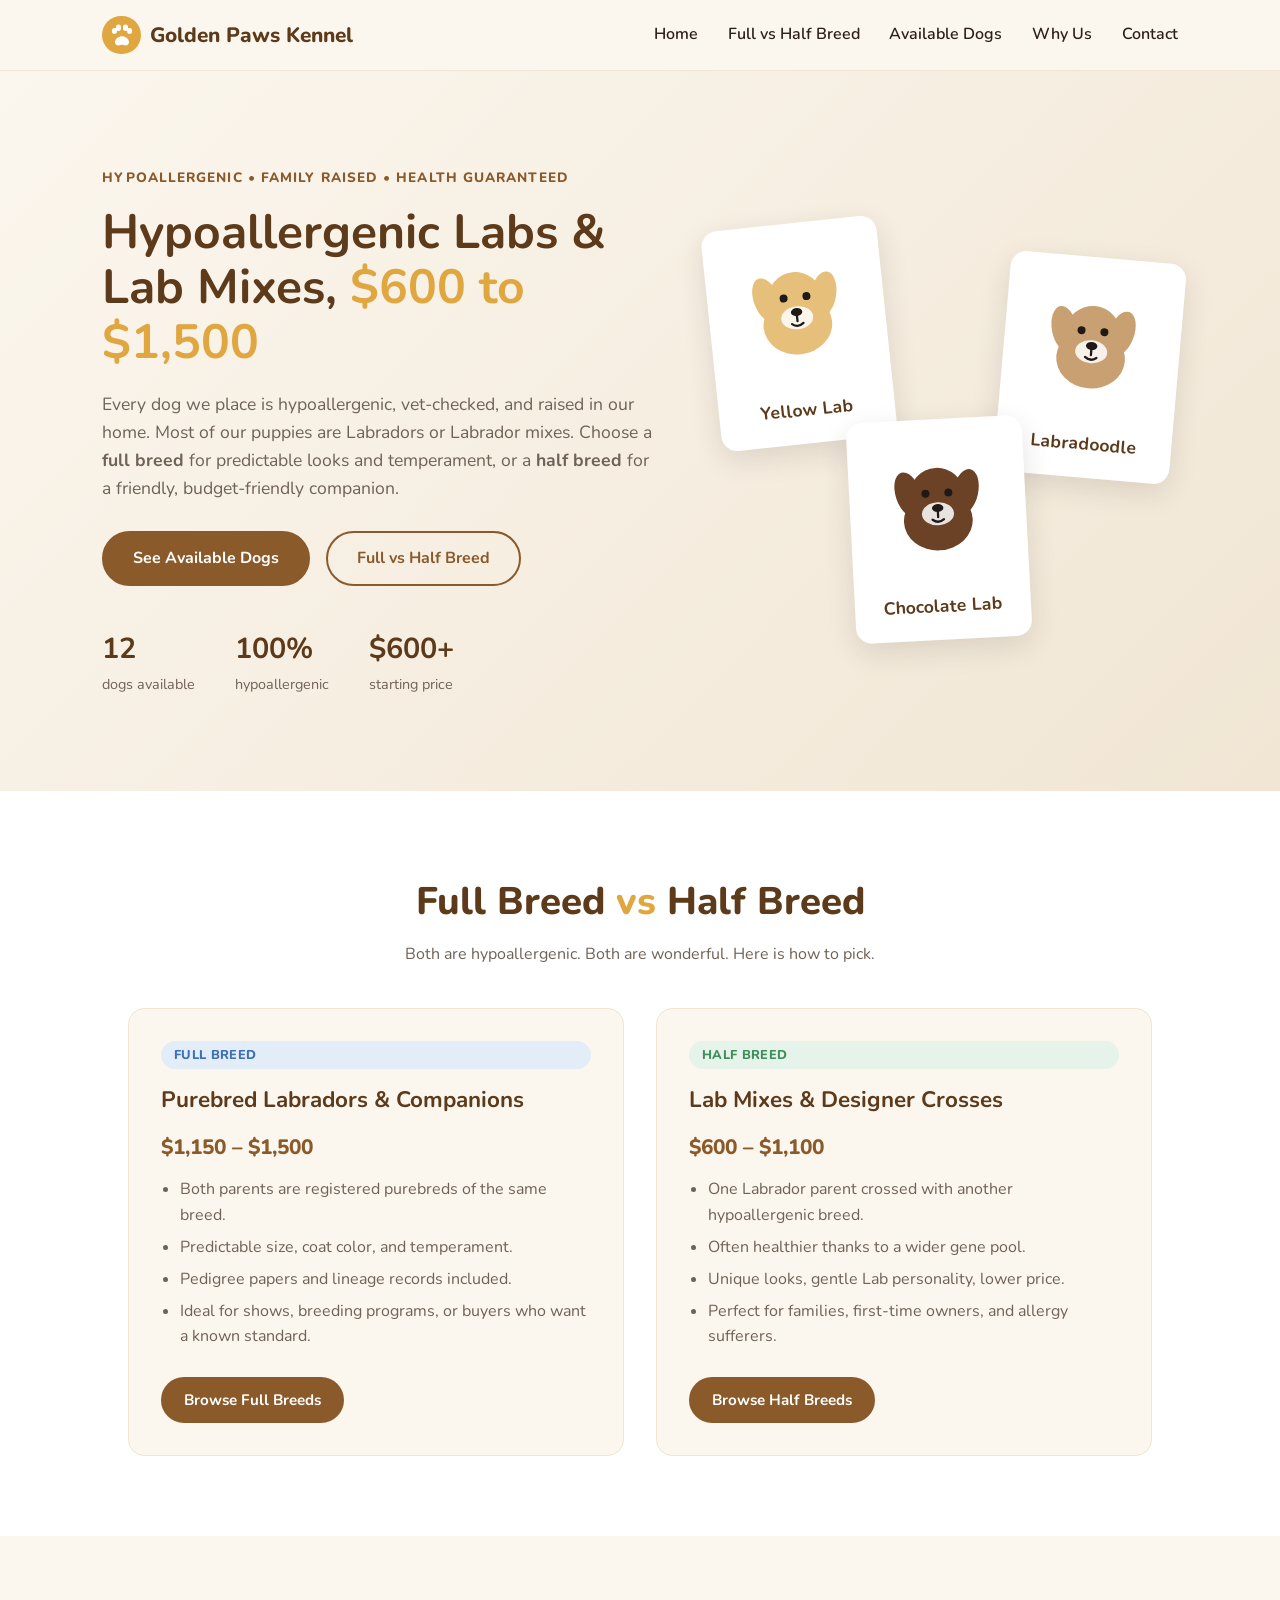
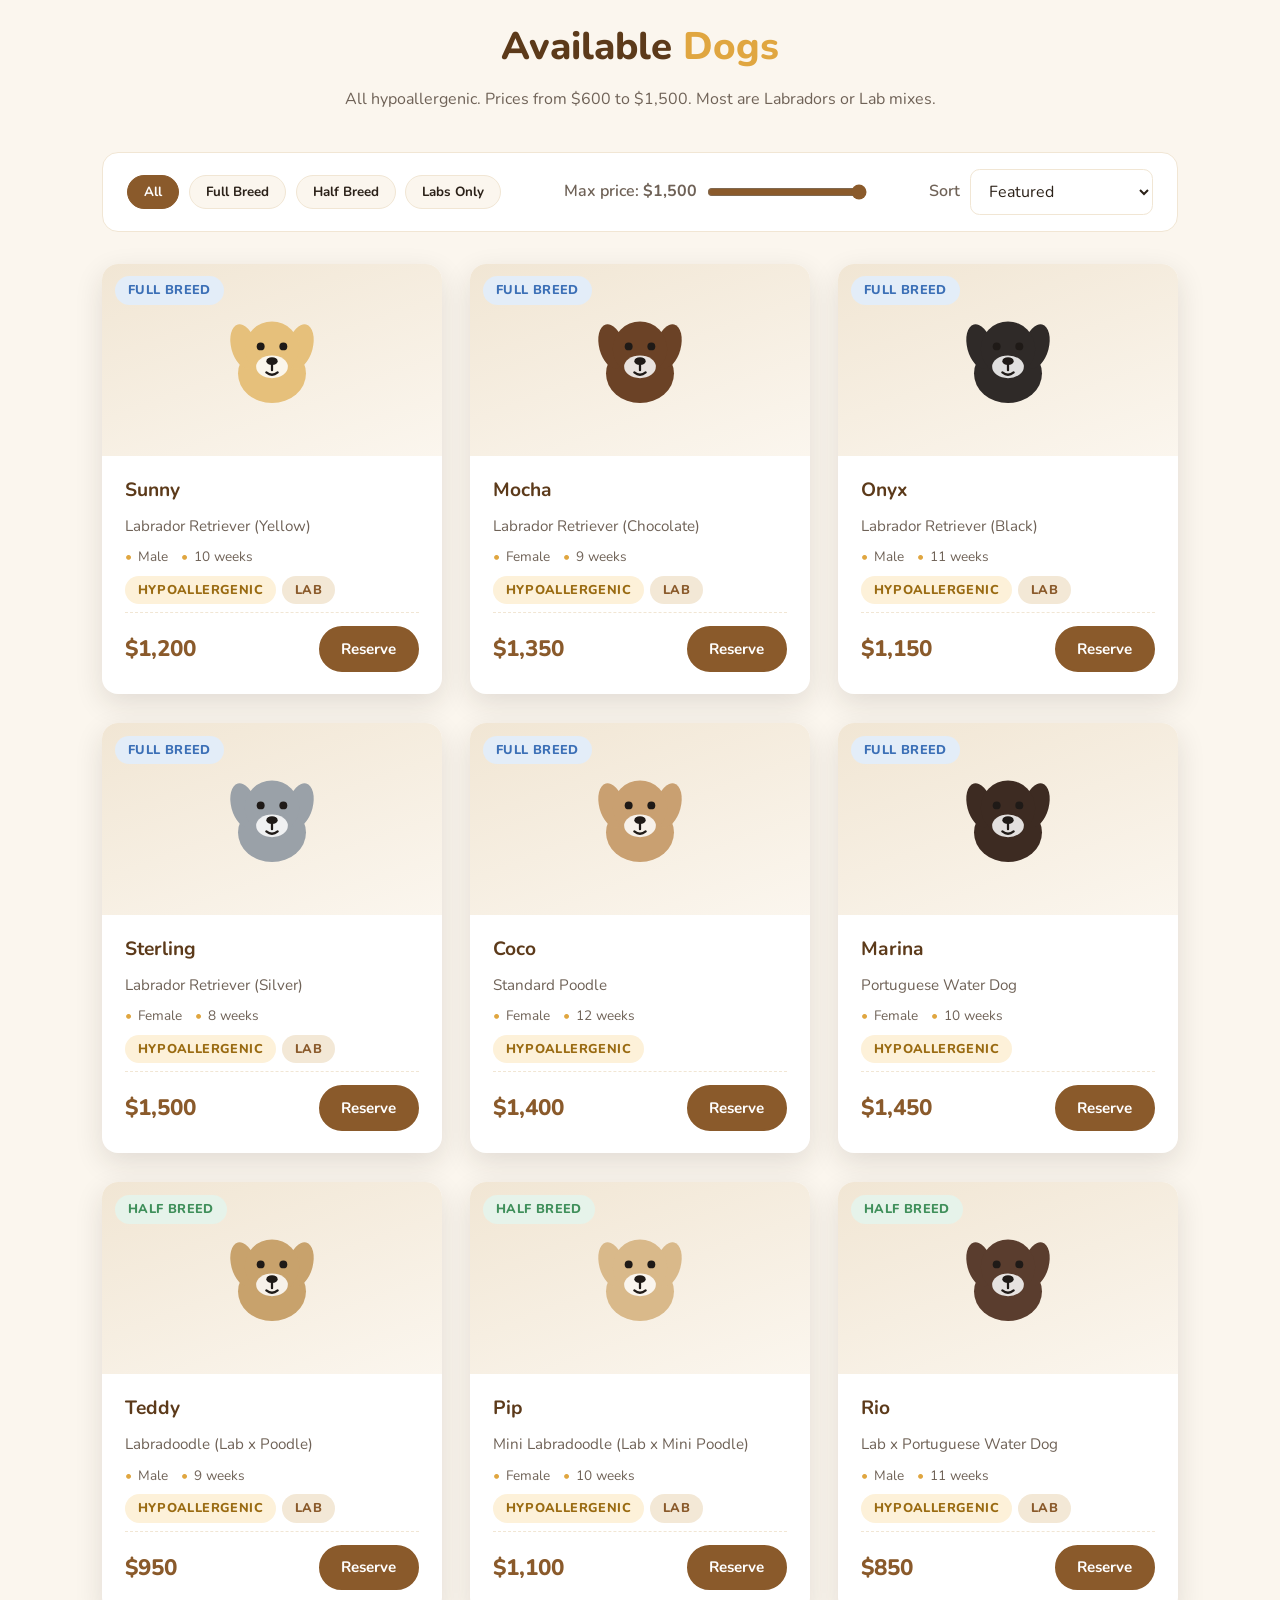
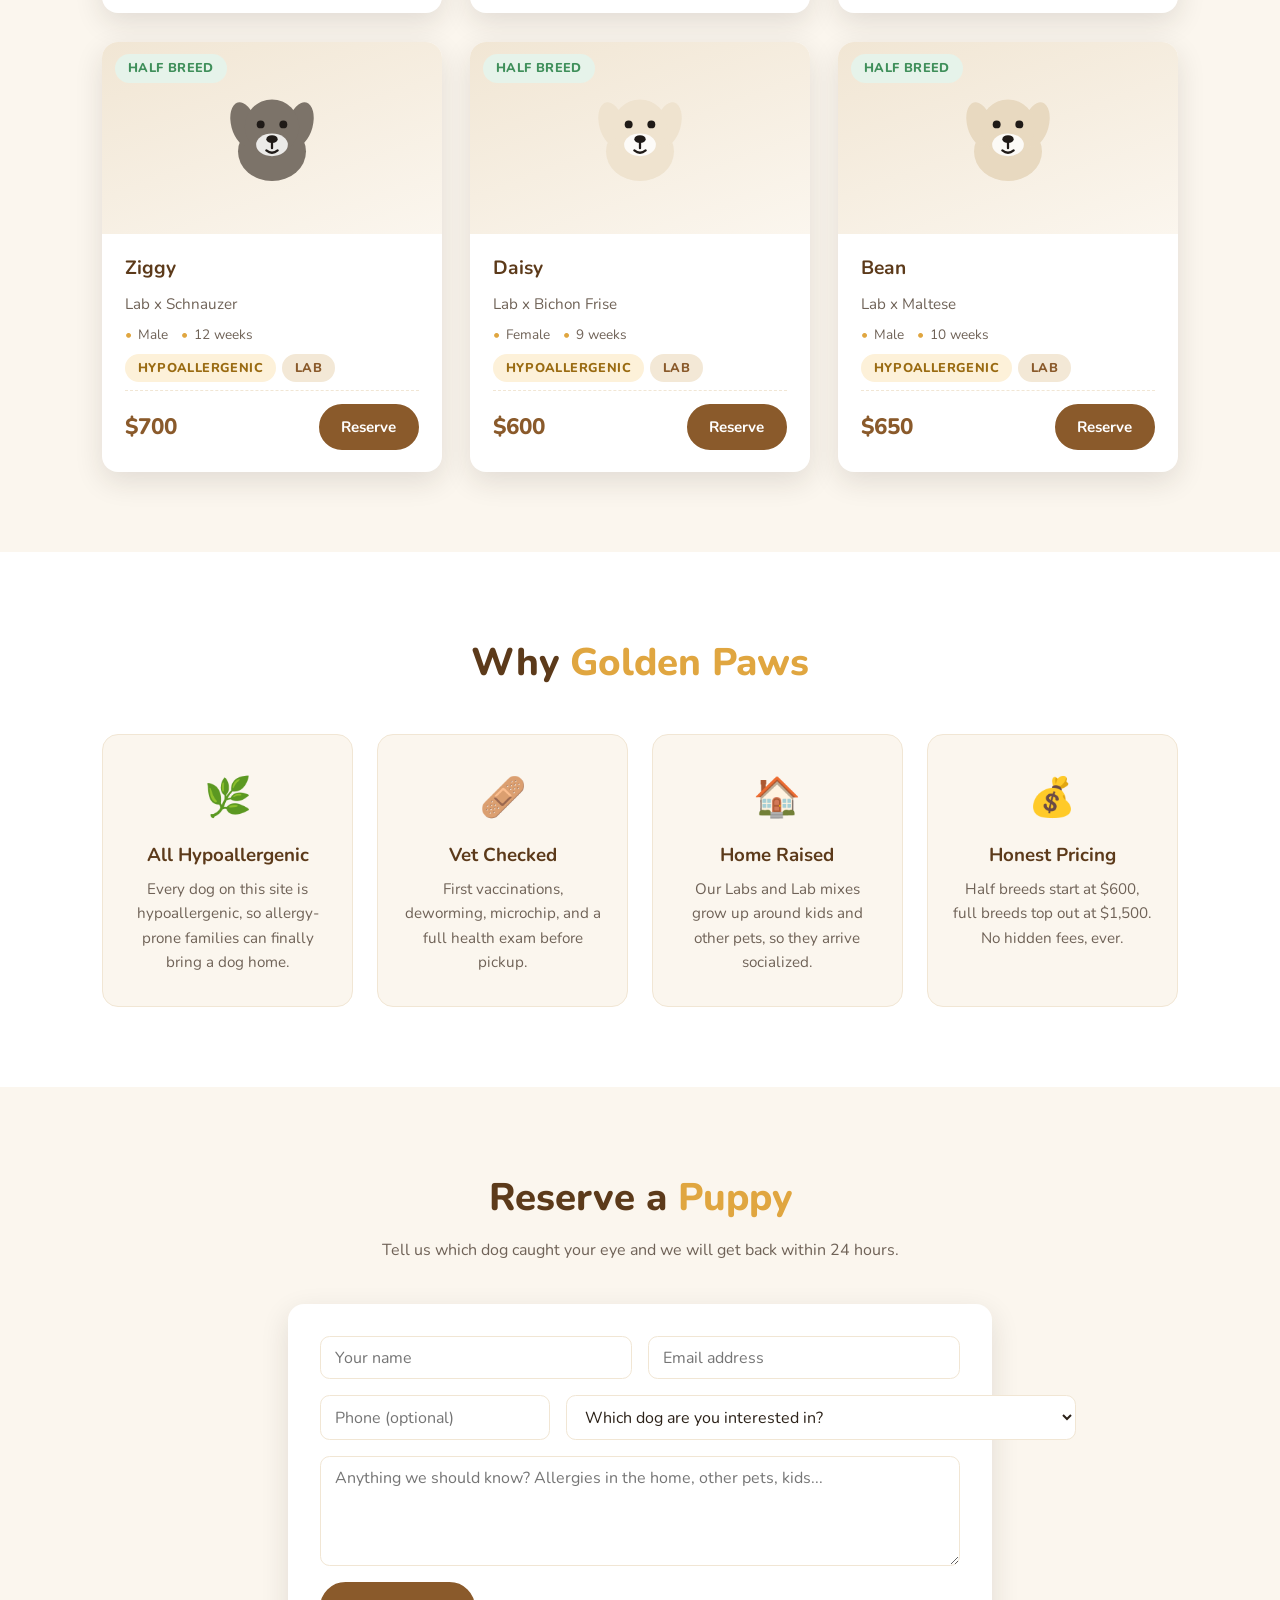
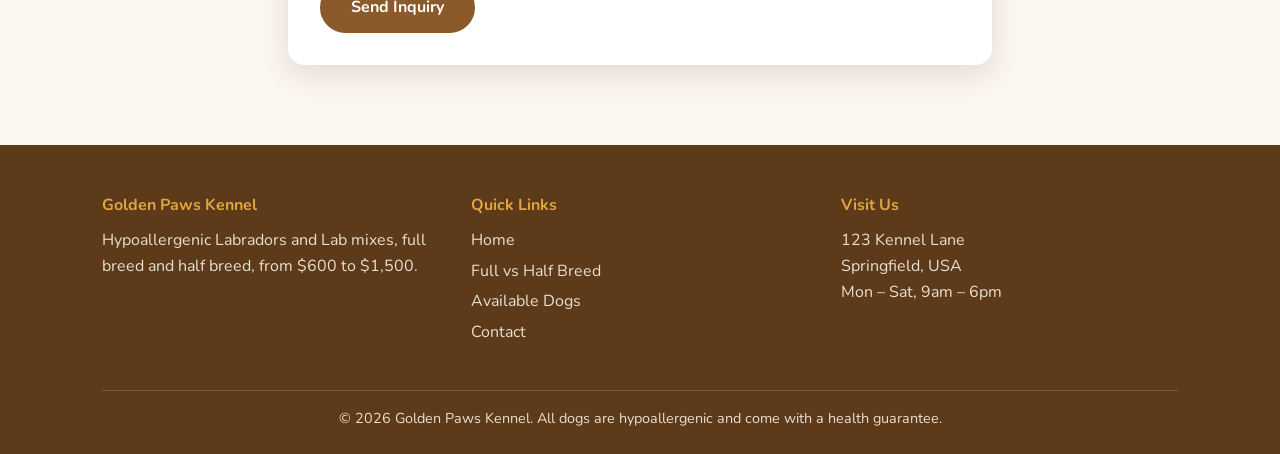
==== dogs/index.html @ bf0e3cea "Add Golden Paws dog sales website Static site under dogs/ listing hypoallergenic full breed and half" ====
<!DOCTYPE html>
<html lang="en">
<head>
  <meta charset="UTF-8">
  <meta name="viewport" content="width=device-width, initial-scale=1.0">
  <title>Golden Paws Kennel | Hypoallergenic Labs &amp; Lab Mixes</title>
  <meta name="description" content="Hypoallergenic full breed and half breed dogs, mostly Labradors and Lab mixes, priced from $600 to $1,500.">
  <link rel="preconnect" href="https://fonts.googleapis.com">
  <link href="https://fonts.googleapis.com/css2?family=Nunito:wght@400;600;700;800&display=swap" rel="stylesheet">
  <link rel="stylesheet" href="style.css">
</head>
<body>

  <header class="header">
    <a href="#home" class="logo">
      <span class="logo-mark" aria-hidden="true">
        <svg viewBox="0 0 24 24" width="28" height="28"><path fill="currentColor" d="M12 13c-2.8 0-6 2.2-6 5 0 1.7 1.3 3 3 3 1.2 0 2-.6 3-.6s1.8.6 3 .6c1.7 0 3-1.3 3-3 0-2.8-3.2-5-6-5zm-6.5-2a2.2 2.5 0 1 0 0-5 2.2 2.5 0 1 0 0 5zm13 0a2.2 2.5 0 1 0 0-5 2.2 2.5 0 1 0 0 5zM9 8.5a2.2 2.8 0 1 0 0-5.6 2.2 2.8 0 1 0 0 5.6zm6 0a2.2 2.8 0 1 0 0-5.6 2.2 2.8 0 1 0 0 5.6z"/></svg>
      </span>
      Golden Paws Kennel
    </a>
    <nav class="navbar">
      <a href="#home">Home</a>
      <a href="#breeds">Full vs Half Breed</a>
      <a href="#dogs">Available Dogs</a>
      <a href="#why">Why Us</a>
      <a href="#contact">Contact</a>
    </nav>
    <button class="menu-btn" id="menu-btn" aria-label="Toggle menu">&#9776;</button>
  </header>

  <!-- HOME -->
  <section class="home" id="home">
    <div class="home-content">
      <span class="eyebrow">Hypoallergenic &bull; Family Raised &bull; Health Guaranteed</span>
      <h1>Hypoallergenic Labs &amp; Lab Mixes, <span>$600 to $1,500</span></h1>
      <p>
        Every dog we place is hypoallergenic, vet-checked, and raised in our home.
        Most of our puppies are Labradors or Labrador mixes. Choose a <strong>full breed</strong>
        for predictable looks and temperament, or a <strong>half breed</strong> for a friendly,
        budget-friendly companion.
      </p>
      <div class="home-actions">
        <a href="#dogs" class="btn">See Available Dogs</a>
        <a href="#breeds" class="btn btn-outline">Full vs Half Breed</a>
      </div>
      <ul class="home-stats">
        <li><strong>12</strong><span>dogs available</span></li>
        <li><strong>100%</strong><span>hypoallergenic</span></li>
        <li><strong>$600+</strong><span>starting price</span></li>
      </ul>
    </div>
    <div class="home-art" aria-hidden="true">
      <div class="art-card art-card-1">
        <svg viewBox="0 0 120 120" class="dog-svg"><use href="#dog-icon"/></svg>
        <p>Yellow Lab</p>
      </div>
      <div class="art-card art-card-2">
        <svg viewBox="0 0 120 120" class="dog-svg"><use href="#dog-icon"/></svg>
        <p>Labradoodle</p>
      </div>
      <div class="art-card art-card-3">
        <svg viewBox="0 0 120 120" class="dog-svg"><use href="#dog-icon"/></svg>
        <p>Chocolate Lab</p>
      </div>
    </div>
  </section>

  <!-- FULL VS HALF BREED -->
  <section class="breeds" id="breeds">
    <h2 class="heading">Full Breed <span>vs</span> Half Breed</h2>
    <p class="sub-heading">Both are hypoallergenic. Both are wonderful. Here is how to pick.</p>
    <div class="breeds-grid">
      <article class="breed-card">
        <span class="badge badge-full">Full Breed</span>
        <h3>Purebred Labradors &amp; Companions</h3>
        <p class="price-range">$1,150 &ndash; $1,500</p>
        <ul>
          <li>Both parents are registered purebreds of the same breed.</li>
          <li>Predictable size, coat color, and temperament.</li>
          <li>Pedigree papers and lineage records included.</li>
          <li>Ideal for shows, breeding programs, or buyers who want a known standard.</li>
        </ul>
        <a href="#dogs" class="btn btn-small" data-filter-link="full">Browse Full Breeds</a>
      </article>
      <article class="breed-card">
        <span class="badge badge-half">Half Breed</span>
        <h3>Lab Mixes &amp; Designer Crosses</h3>
        <p class="price-range">$600 &ndash; $1,100</p>
        <ul>
          <li>One Labrador parent crossed with another hypoallergenic breed.</li>
          <li>Often healthier thanks to a wider gene pool.</li>
          <li>Unique looks, gentle Lab personality, lower price.</li>
          <li>Perfect for families, first-time owners, and allergy sufferers.</li>
        </ul>
        <a href="#dogs" class="btn btn-small" data-filter-link="half">Browse Half Breeds</a>
      </article>
    </div>
  </section>

  <!-- AVAILABLE DOGS -->
  <section class="dogs" id="dogs">
    <h2 class="heading">Available <span>Dogs</span></h2>
    <p class="sub-heading">All hypoallergenic. Prices from $600 to $1,500. Most are Labradors or Lab mixes.</p>

    <div class="filters">
      <div class="filter-group" role="group" aria-label="Breed type">
        <button class="filter-btn active" data-type="all">All</button>
        <button class="filter-btn" data-type="full">Full Breed</button>
        <button class="filter-btn" data-type="half">Half Breed</button>
        <button class="filter-btn" data-type="lab">Labs Only</button>
      </div>
      <div class="filter-group">
        <label for="max-price">Max price: <strong id="max-price-label">$1,500</strong></label>
        <input type="range" id="max-price" min="600" max="1500" step="50" value="1500">
      </div>
      <div class="filter-group">
        <label for="sort">Sort</label>
        <select id="sort">
          <option value="featured">Featured</option>
          <option value="price-asc">Price: Low to High</option>
          <option value="price-desc">Price: High to Low</option>
          <option value="name">Name: A to Z</option>
        </select>
      </div>
    </div>

    <div class="dog-grid" id="dog-grid"></div>
    <p class="empty" id="empty" hidden>No dogs match those filters. Try raising the max price.</p>
  </section>

  <!-- WHY US -->
  <section class="why" id="why">
    <h2 class="heading">Why <span>Golden Paws</span></h2>
    <div class="why-grid">
      <div class="why-card">
        <span class="why-icon">&#127807;</span>
        <h3>All Hypoallergenic</h3>
        <p>Every dog on this site is hypoallergenic, so allergy-prone families can finally bring a dog home.</p>
      </div>
      <div class="why-card">
        <span class="why-icon">&#129657;</span>
        <h3>Vet Checked</h3>
        <p>First vaccinations, deworming, microchip, and a full health exam before pickup.</p>
      </div>
      <div class="why-card">
        <span class="why-icon">&#127968;</span>
        <h3>Home Raised</h3>
        <p>Our Labs and Lab mixes grow up around kids and other pets, so they arrive socialized.</p>
      </div>
      <div class="why-card">
        <span class="why-icon">&#128176;</span>
        <h3>Honest Pricing</h3>
        <p>Half breeds start at $600, full breeds top out at $1,500. No hidden fees, ever.</p>
      </div>
    </div>
  </section>

  <!-- CONTACT -->
  <section class="contact" id="contact">
    <h2 class="heading">Reserve a <span>Puppy</span></h2>
    <p class="sub-heading">Tell us which dog caught your eye and we will get back within 24 hours.</p>
    <form class="contact-form" id="contact-form">
      <div class="form-row">
        <input type="text" name="name" placeholder="Your name" required>
        <input type="email" name="email" placeholder="Email address" required>
      </div>
      <div class="form-row">
        <input type="tel" name="phone" placeholder="Phone (optional)">
        <select name="dog" id="dog-select" required>
          <option value="">Which dog are you interested in?</option>
        </select>
      </div>
      <textarea name="message" rows="4" placeholder="Anything we should know? Allergies in the home, other pets, kids..."></textarea>
      <button type="submit" class="btn">Send Inquiry</button>
      <p class="form-note" id="form-note" hidden>Thanks! Your inquiry has been noted. We will be in touch soon.</p>
    </form>
  </section>

  <footer class="footer">
    <div class="footer-cols">
      <div>
        <h4>Golden Paws Kennel</h4>
        <p>Hypoallergenic Labradors and Lab mixes, full breed and half breed, from $600 to $1,500.</p>
      </div>
      <div>
        <h4>Quick Links</h4>
        <a href="#home">Home</a>
        <a href="#breeds">Full vs Half Breed</a>
        <a href="#dogs">Available Dogs</a>
        <a href="#contact">Contact</a>
      </div>
      <div>
        <h4>Visit Us</h4>
        <p>123 Kennel Lane<br>Springfield, USA</p>
        <p>Mon &ndash; Sat, 9am &ndash; 6pm</p>
      </div>
    </div>
    <p class="credit">&copy; 2026 Golden Paws Kennel. All dogs are hypoallergenic and come with a health guarantee.</p>
  </footer>

  <!-- Shared dog icon -->
  <svg width="0" height="0" style="position:absolute">
    <defs>
      <symbol id="dog-icon" viewBox="0 0 120 120">
        <ellipse cx="60" cy="72" rx="30" ry="26" fill="currentColor"/>
        <ellipse cx="35" cy="48" rx="11" ry="20" fill="currentColor" transform="rotate(-15 35 48)"/>
        <ellipse cx="85" cy="48" rx="11" ry="20" fill="currentColor" transform="rotate(15 85 48)"/>
        <circle cx="60" cy="50" r="24" fill="currentColor"/>
        <ellipse cx="60" cy="66" rx="14" ry="10" fill="#fff" opacity=".85"/>
        <circle cx="50" cy="48" r="3.5" fill="#1f1a17"/>
        <circle cx="70" cy="48" r="3.5" fill="#1f1a17"/>
        <ellipse cx="60" cy="61" rx="5" ry="3.5" fill="#1f1a17"/>
        <path d="M60 64 v5 M55 71 q5 4 10 0" stroke="#1f1a17" stroke-width="2" fill="none" stroke-linecap="round"/>
      </symbol>
    </defs>
  </svg>

  <script src="script.js"></script>
</body>
</html>
---- dogs/style.css ----
:root {
  --brown: #8a5a2b;
  --brown-dark: #5c3a1a;
  --gold: #e0a640;
  --cream: #fbf6ee;
  --sand: #f1e6d4;
  --ink: #2b2118;
  --muted: #6f6257;
  --white: #fff;
  --green: #3f8f5a;
  --blue: #3b6fb6;
  --radius: 1rem;
  --shadow: 0 .6rem 1.8rem rgba(43, 33, 24, .12);
}

* { margin: 0; padding: 0; box-sizing: border-box; }

html { scroll-behavior: smooth; scroll-padding-top: 5.5rem; }

body {
  font-family: 'Nunito', system-ui, -apple-system, 'Segoe UI', sans-serif;
  color: var(--ink);
  background: var(--cream);
  line-height: 1.6;
}

section { padding: 5rem 8%; }

.heading {
  text-align: center;
  font-size: 2.4rem;
  font-weight: 800;
  color: var(--brown-dark);
}
.heading span { color: var(--gold); }
.sub-heading {
  text-align: center;
  color: var(--muted);
  max-width: 44rem;
  margin: .6rem auto 2.5rem;
}

.btn {
  display: inline-block;
  background: var(--brown);
  color: var(--white);
  padding: .8rem 1.8rem;
  border-radius: 999px;
  font-weight: 700;
  text-decoration: none;
  border: 2px solid var(--brown);
  cursor: pointer;
  font-family: inherit;
  font-size: 1rem;
  transition: background .2s, color .2s, transform .15s;
}
.btn:hover { background: var(--brown-dark); border-color: var(--brown-dark); transform: translateY(-2px); }
.btn-outline { background: transparent; color: var(--brown); }
.btn-outline:hover { background: var(--brown); color: var(--white); }
.btn-small { padding: .55rem 1.3rem; font-size: .95rem; }

.badge {
  display: inline-block;
  padding: .25rem .8rem;
  border-radius: 999px;
  font-size: .8rem;
  font-weight: 800;
  letter-spacing: .03em;
  text-transform: uppercase;
}
.badge-full { background: #e3edf8; color: var(--blue); }
.badge-half { background: #e6f3ea; color: var(--green); }
.badge-hypo { background: #fdf1d9; color: #9a6b12; }

/* HEADER */
.header {
  position: sticky;
  top: 0;
  z-index: 100;
  display: flex;
  align-items: center;
  justify-content: space-between;
  padding: 1rem 8%;
  background: rgba(251, 246, 238, .92);
  backdrop-filter: blur(8px);
  border-bottom: 1px solid var(--sand);
}
.logo {
  display: flex;
  align-items: center;
  gap: .6rem;
  font-weight: 800;
  font-size: 1.3rem;
  color: var(--brown-dark);
  text-decoration: none;
}
.logo-mark {
  display: grid;
  place-items: center;
  width: 2.4rem;
  height: 2.4rem;
  border-radius: 50%;
  background: var(--gold);
  color: var(--white);
}
.navbar a {
  margin-left: 1.6rem;
  color: var(--ink);
  font-weight: 600;
  text-decoration: none;
}
.navbar a:hover { color: var(--brown); }
.menu-btn {
  display: none;
  background: none;
  border: none;
  font-size: 1.6rem;
  color: var(--brown-dark);
  cursor: pointer;
}

/* HOME */
.home {
  display: grid;
  grid-template-columns: 1.2fr 1fr;
  gap: 3rem;
  align-items: center;
  min-height: 80vh;
  background: linear-gradient(135deg, var(--cream) 0%, var(--sand) 100%);
}
.eyebrow {
  display: inline-block;
  color: var(--brown);
  font-weight: 800;
  font-size: .85rem;
  letter-spacing: .08em;
  text-transform: uppercase;
  margin-bottom: 1rem;
}
.home h1 {
  font-size: 3rem;
  line-height: 1.15;
  color: var(--brown-dark);
  margin-bottom: 1.2rem;
}
.home h1 span { color: var(--gold); }
.home p { color: var(--muted); font-size: 1.1rem; max-width: 36rem; }
.home-actions { display: flex; gap: 1rem; flex-wrap: wrap; margin-top: 1.8rem; }
.home-stats {
  list-style: none;
  display: flex;
  gap: 2.5rem;
  margin-top: 2.5rem;
}
.home-stats strong { display: block; font-size: 1.8rem; color: var(--brown-dark); }
.home-stats span { color: var(--muted); font-size: .9rem; }

.home-art {
  position: relative;
  height: 26rem;
}
.art-card {
  position: absolute;
  width: 11rem;
  padding: 1.2rem;
  border-radius: var(--radius);
  background: var(--white);
  box-shadow: var(--shadow);
  text-align: center;
  font-weight: 700;
  color: var(--brown-dark);
}
.art-card .dog-svg { width: 100%; height: auto; }
.art-card-1 { top: 0; left: 0; color: #e6c07b; transform: rotate(-6deg); }
.art-card-2 { top: 8%; right: 0; color: #c9a071; transform: rotate(5deg); }
.art-card-3 { bottom: 0; left: 30%; color: #6b4226; transform: rotate(-3deg); }
.art-card p { color: var(--brown-dark); margin-top: .5rem; }

/* BREEDS */
.breeds { background: var(--white); }
.breeds-grid {
  display: grid;
  grid-template-columns: repeat(auto-fit, minmax(20rem, 1fr));
  gap: 2rem;
  max-width: 64rem;
  margin: 0 auto;
}
.breed-card {
  background: var(--cream);
  border: 1px solid var(--sand);
  border-radius: var(--radius);
  padding: 2rem;
  display: flex;
  flex-direction: column;
  gap: .8rem;
}
.breed-card h3 { font-size: 1.4rem; color: var(--brown-dark); }
.price-range { font-size: 1.3rem; font-weight: 800; color: var(--brown); }
.breed-card ul { padding-left: 1.2rem; color: var(--muted); flex: 1; }
.breed-card li { margin-bottom: .4rem; }
.breed-card .btn { align-self: flex-start; margin-top: .5rem; }

/* FILTERS */
.filters {
  display: flex;
  flex-wrap: wrap;
  gap: 1.5rem;
  align-items: center;
  justify-content: space-between;
  background: var(--white);
  border: 1px solid var(--sand);
  border-radius: var(--radius);
  padding: 1rem 1.5rem;
  margin-bottom: 2rem;
}
.filter-group { display: flex; align-items: center; gap: .6rem; flex-wrap: wrap; }
.filter-group label { font-weight: 600; color: var(--muted); }
.filter-btn {
  background: var(--cream);
  border: 1px solid var(--sand);
  color: var(--ink);
  padding: .45rem 1rem;
  border-radius: 999px;
  font-family: inherit;
  font-weight: 700;
  cursor: pointer;
}
.filter-btn.active, .filter-btn:hover { background: var(--brown); color: var(--white); border-color: var(--brown); }
input[type="range"] { accent-color: var(--brown); width: 10rem; }
select, .contact-form input, .contact-form textarea {
  font-family: inherit;
  font-size: 1rem;
  padding: .6rem .9rem;
  border: 1px solid var(--sand);
  border-radius: .6rem;
  background: var(--white);
  color: var(--ink);
}

/* DOG GRID */
.dog-grid {
  display: grid;
  grid-template-columns: repeat(auto-fill, minmax(17rem, 1fr));
  gap: 1.8rem;
}
.dog-card {
  background: var(--white);
  border-radius: var(--radius);
  box-shadow: var(--shadow);
  overflow: hidden;
  display: flex;
  flex-direction: column;
  transition: transform .2s;
}
.dog-card:hover { transform: translateY(-4px); }
.dog-photo {
  position: relative;
  display: grid;
  place-items: center;
  height: 12rem;
  background: linear-gradient(160deg, var(--sand), var(--cream));
}
.dog-photo .dog-svg { width: 8.5rem; height: 8.5rem; }
.dog-photo .badge { position: absolute; top: .8rem; left: .8rem; }
.dog-body { padding: 1.2rem 1.4rem 1.4rem; display: flex; flex-direction: column; gap: .5rem; flex: 1; }
.dog-body h3 { font-size: 1.2rem; color: var(--brown-dark); }
.dog-breed { color: var(--muted); font-size: .95rem; }
.dog-meta { display: flex; gap: .8rem; flex-wrap: wrap; color: var(--muted); font-size: .85rem; }
.dog-meta span::before { content: "\2022"; margin-right: .4rem; color: var(--gold); }
.dog-tags { display: flex; gap: .4rem; flex-wrap: wrap; }
.dog-footer {
  display: flex;
  justify-content: space-between;
  align-items: center;
  margin-top: auto;
  padding-top: .8rem;
  border-top: 1px dashed var(--sand);
}
.dog-price { font-size: 1.4rem; font-weight: 800; color: var(--brown); }
.empty { text-align: center; color: var(--muted); padding: 2rem; }

/* WHY */
.why { background: var(--white); }
.why-grid {
  display: grid;
  grid-template-columns: repeat(auto-fit, minmax(14rem, 1fr));
  gap: 1.5rem;
  margin-top: 2.5rem;
}
.why-card {
  text-align: center;
  padding: 2rem 1.5rem;
  border-radius: var(--radius);
  background: var(--cream);
  border: 1px solid var(--sand);
}
.why-icon { font-size: 2.4rem; display: block; margin-bottom: .8rem; }
.why-card h3 { color: var(--brown-dark); margin-bottom: .4rem; }
.why-card p { color: var(--muted); font-size: .95rem; }

/* CONTACT */
.contact-form {
  max-width: 44rem;
  margin: 0 auto;
  display: flex;
  flex-direction: column;
  gap: 1rem;
  background: var(--white);
  padding: 2rem;
  border-radius: var(--radius);
  box-shadow: var(--shadow);
}
.form-row { display: grid; grid-template-columns: 1fr 1fr; gap: 1rem; }
.contact-form .btn { align-self: flex-start; }
.form-note { color: var(--green); font-weight: 700; }

/* FOOTER */
.footer { background: var(--brown-dark); color: #eadfcf; padding: 3rem 8% 1.5rem; }
.footer-cols {
  display: grid;
  grid-template-columns: repeat(auto-fit, minmax(14rem, 1fr));
  gap: 2rem;
}
.footer h4 { color: var(--gold); margin-bottom: .6rem; }
.footer a { display: block; color: #eadfcf; text-decoration: none; margin-bottom: .3rem; }
.footer a:hover { color: var(--gold); }
.credit { text-align: center; margin-top: 2.5rem; padding-top: 1rem; border-top: 1px solid rgba(255,255,255,.15); font-size: .9rem; }

/* RESPONSIVE */
@media (max-width: 900px) {
  .home { grid-template-columns: 1fr; min-height: auto; }
  .home-art { height: 20rem; max-width: 28rem; margin: 0 auto; width: 100%; }
  .art-card { width: 9rem; }
}
@media (max-width: 720px) {
  section { padding: 3.5rem 5%; }
  .header { padding: .8rem 5%; }
  .menu-btn { display: block; }
  .navbar {
    display: none;
    position: absolute;
    top: 100%;
    left: 0;
    right: 0;
    background: var(--cream);
    border-bottom: 1px solid var(--sand);
    padding: 1rem 5%;
  }
  .navbar.open { display: flex; flex-direction: column; gap: .8rem; }
  .navbar a { margin: 0; }
  .home h1 { font-size: 2.2rem; }
  .heading { font-size: 1.9rem; }
  .home-stats { gap: 1.5rem; }
  .form-row { grid-template-columns: 1fr; }
}
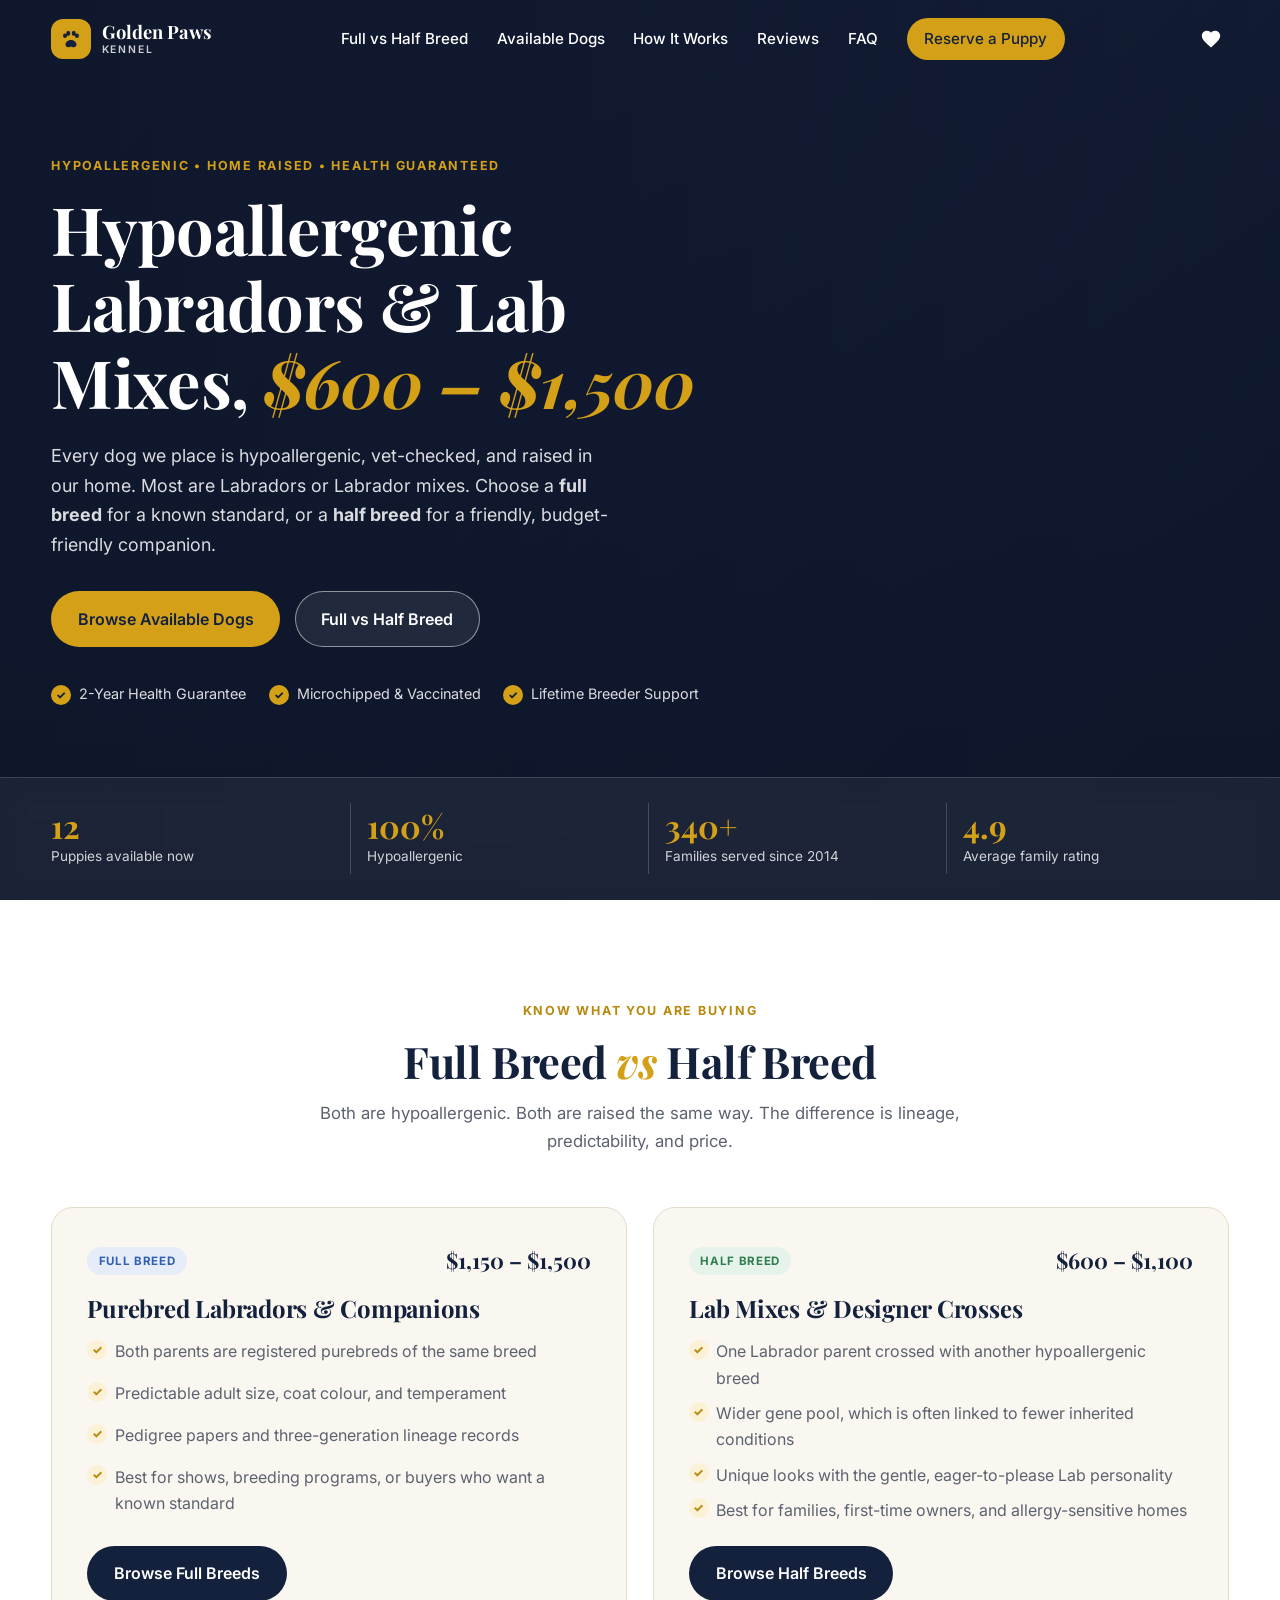
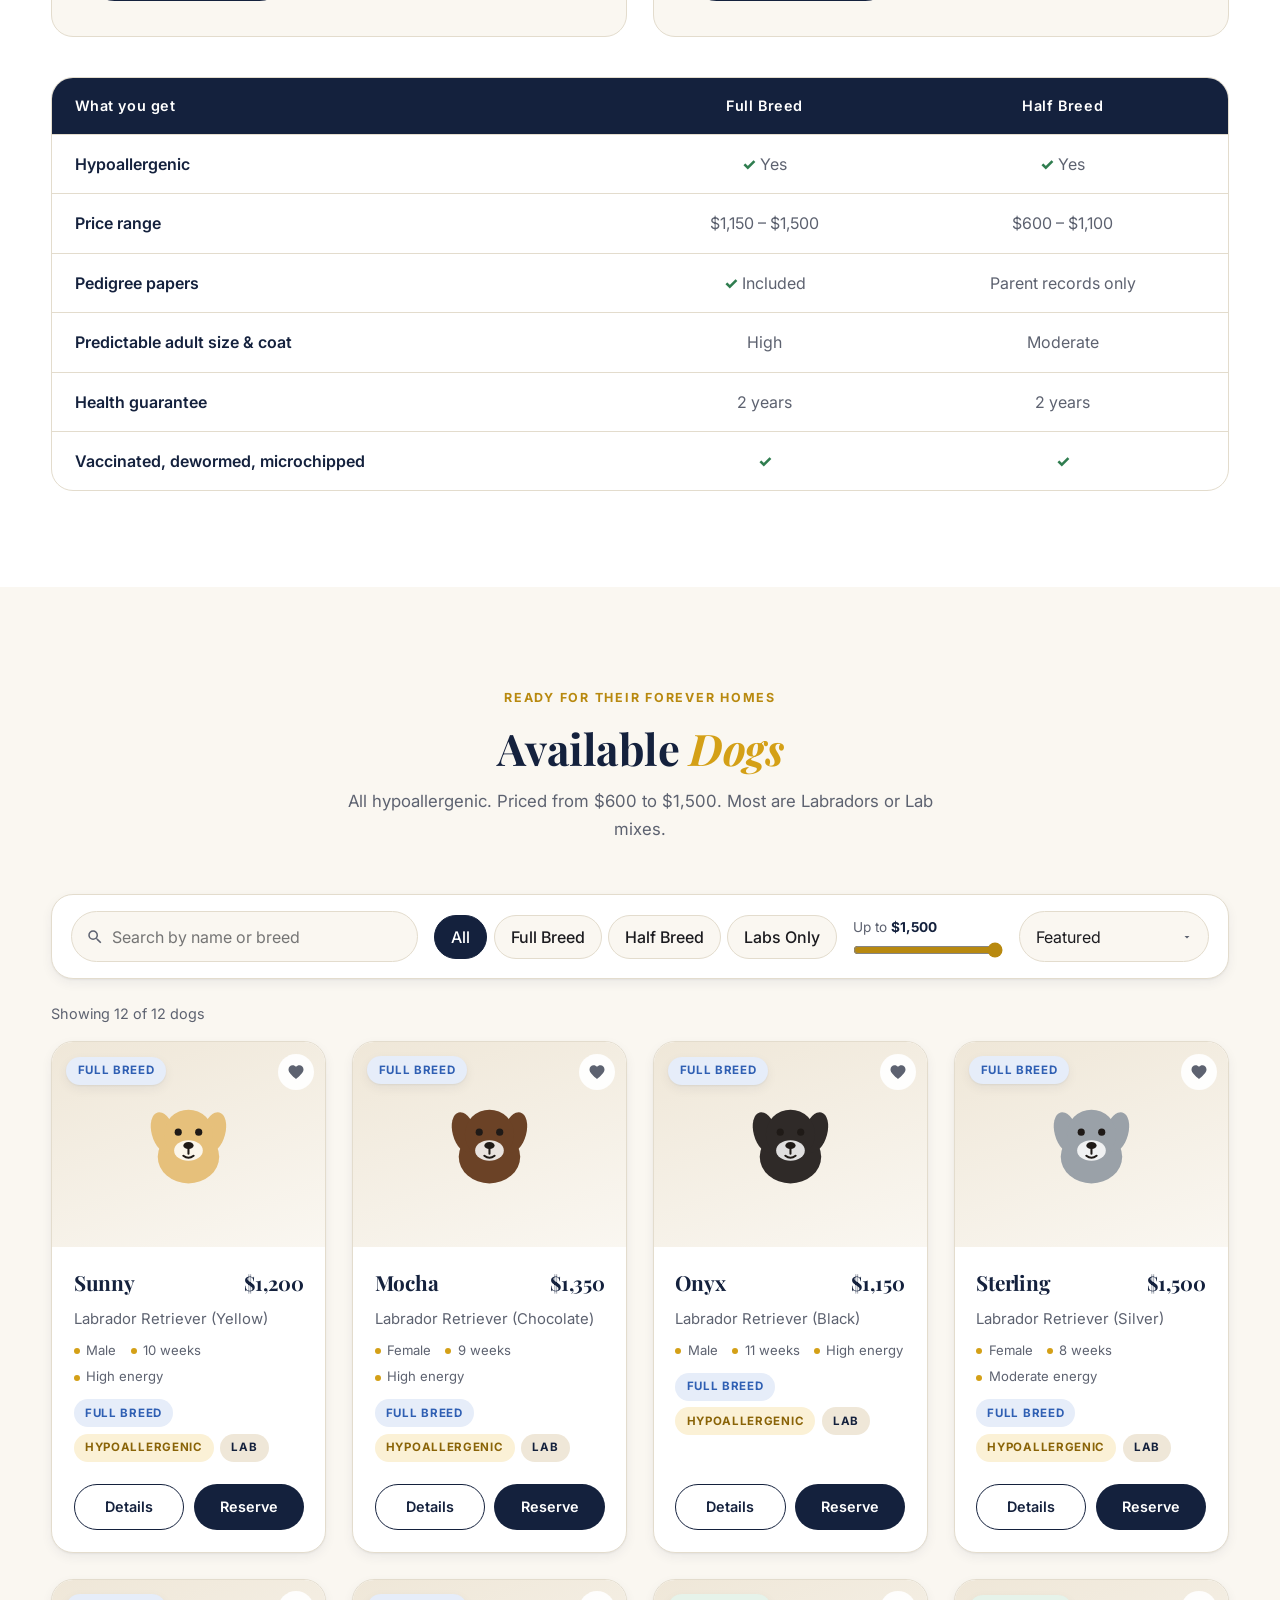
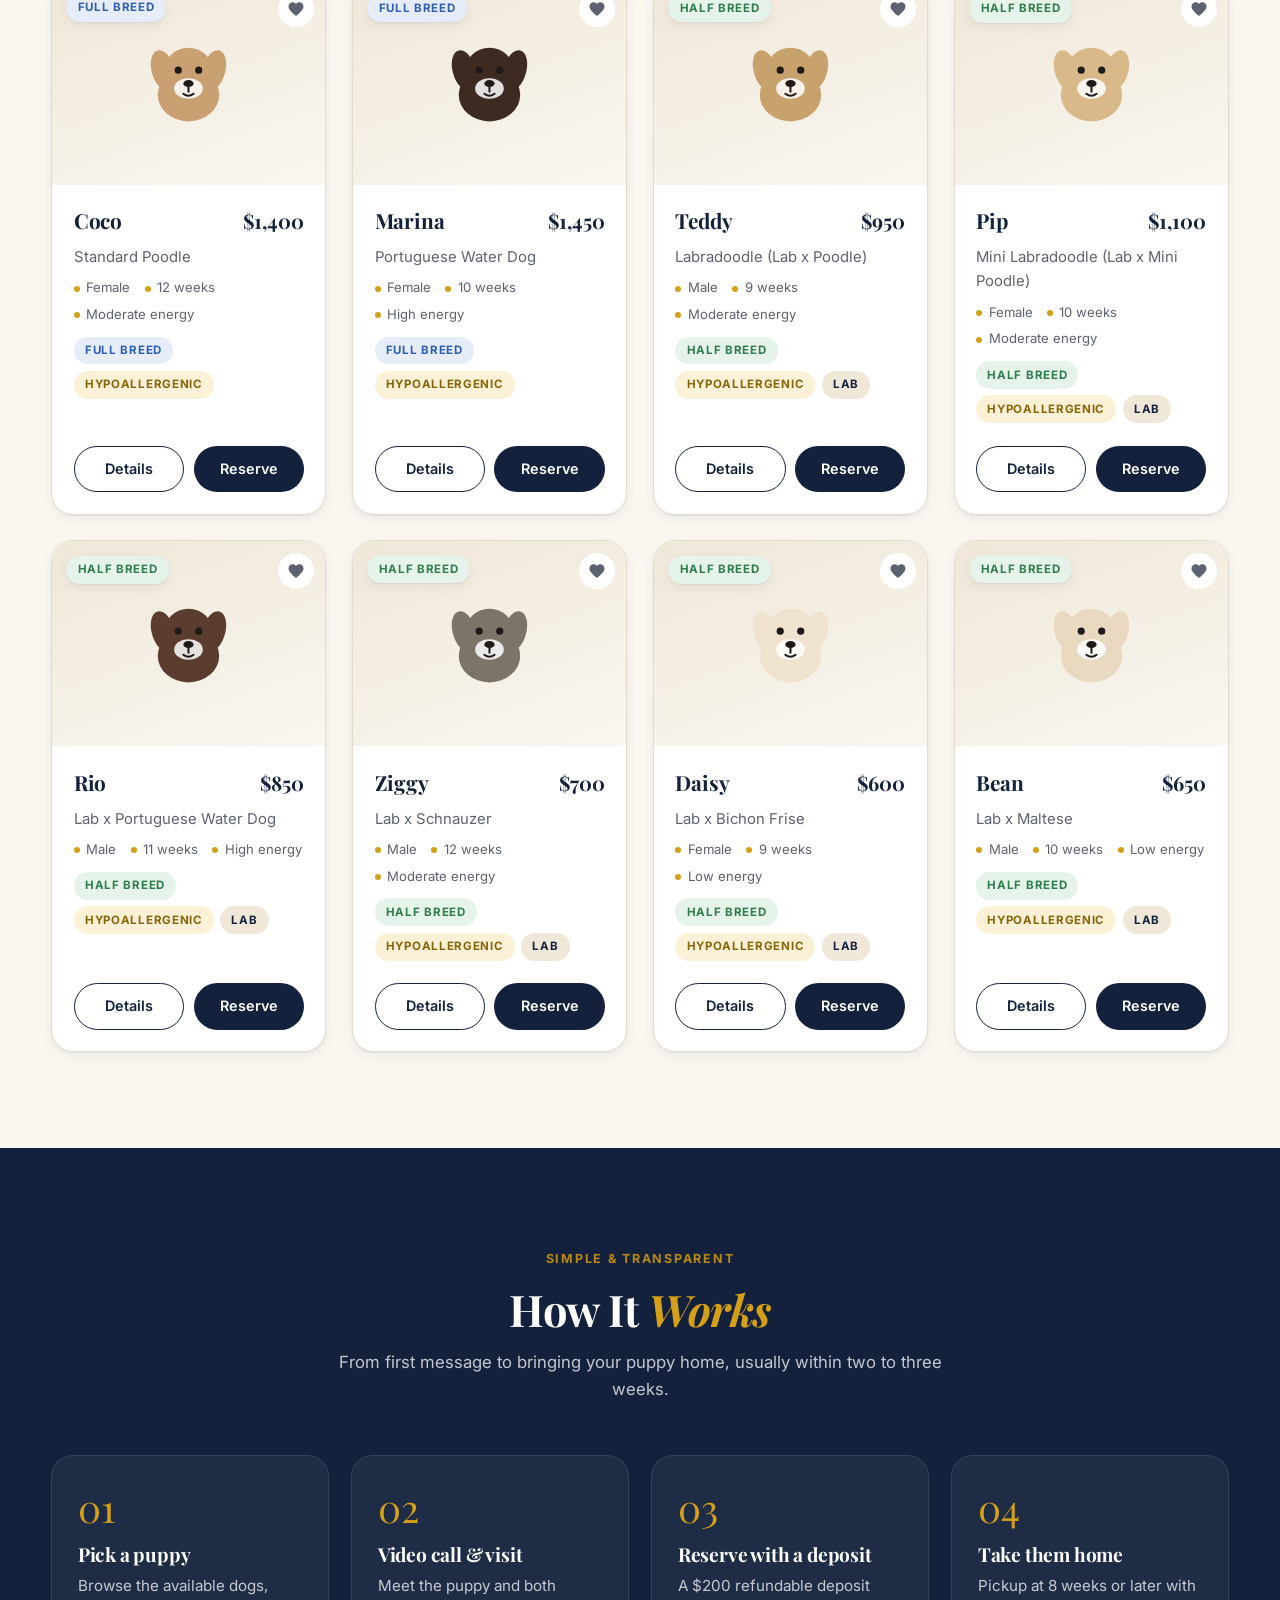
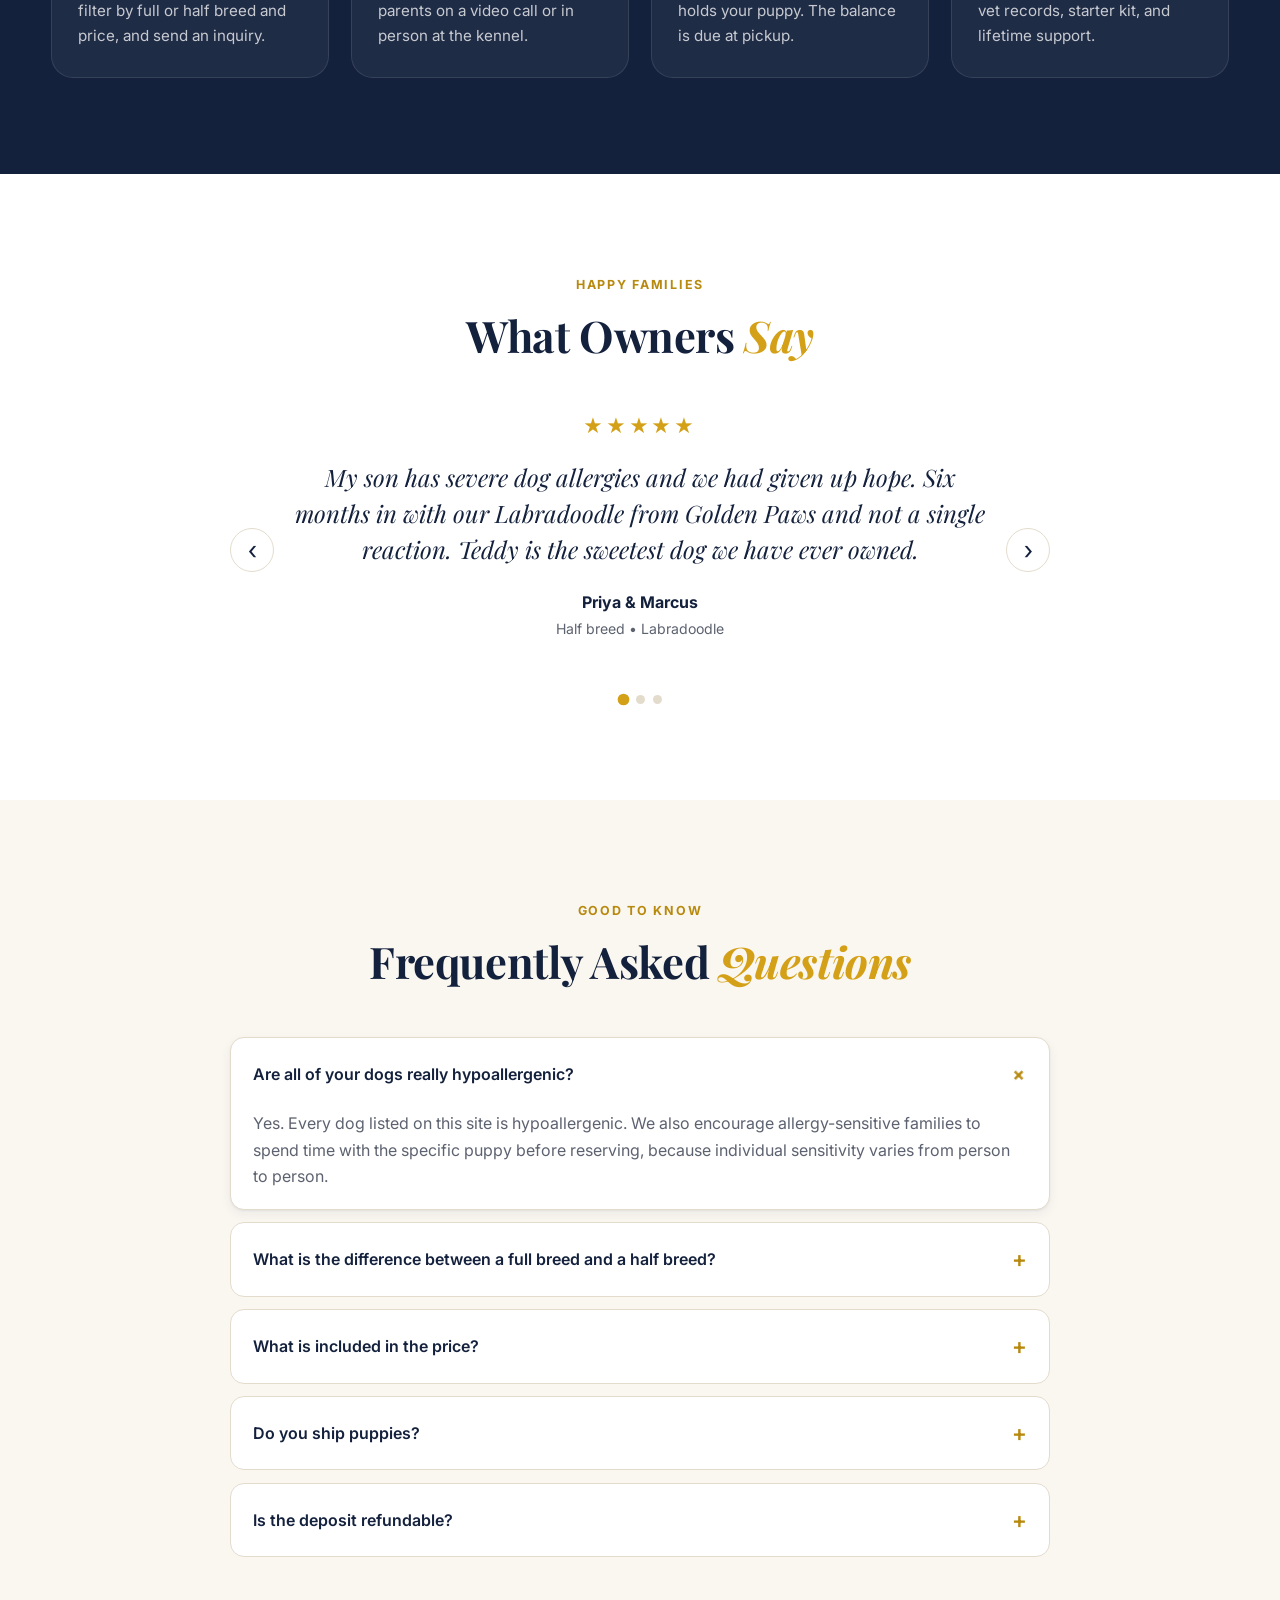
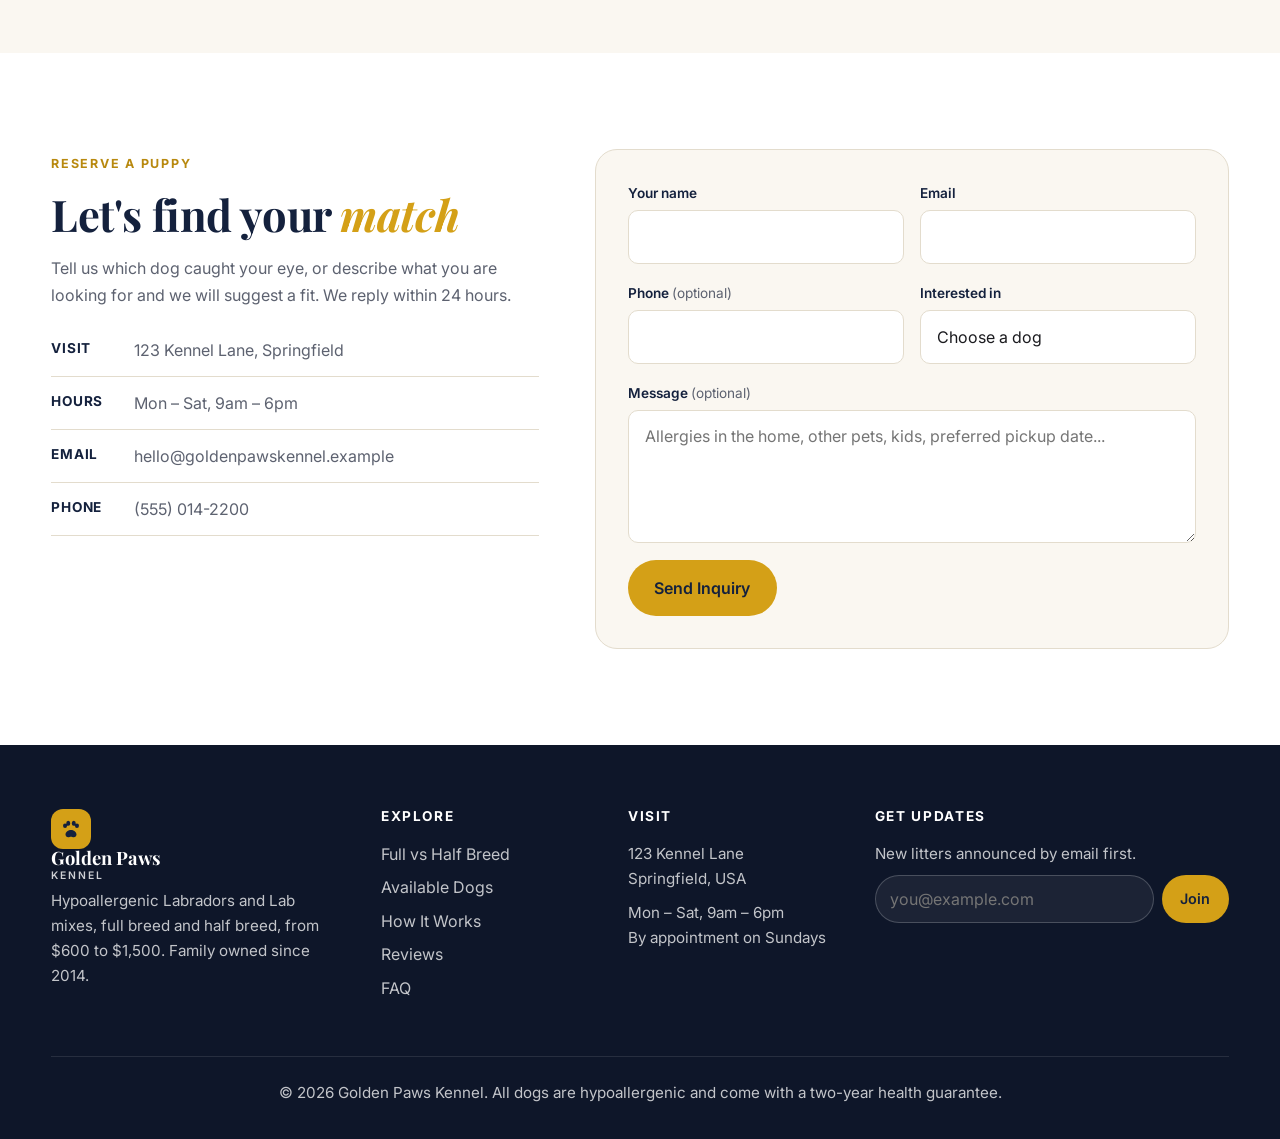
==== commit 99f1529a: "Redesign dog sales site as a dynamic, professional single-page app - New navy and gold visual system" ====
--- a/dogs/index.html
+++ b/dogs/index.html
@@ -3,203 +3,395 @@
 <head>
   <meta charset="UTF-8">
   <meta name="viewport" content="width=device-width, initial-scale=1.0">
-  <title>Golden Paws Kennel | Hypoallergenic Labs &amp; Lab Mixes</title>
-  <meta name="description" content="Hypoallergenic full breed and half breed dogs, mostly Labradors and Lab mixes, priced from $600 to $1,500.">
+  <title>Golden Paws Kennel | Hypoallergenic Labradors &amp; Lab Mixes</title>
+  <meta name="description" content="Golden Paws Kennel places hypoallergenic full breed and half breed dogs, mostly Labradors and Lab mixes, priced from $600 to $1,500. Health guaranteed, home raised.">
+  <meta property="og:title" content="Golden Paws Kennel | Hypoallergenic Labs & Lab Mixes">
+  <meta property="og:description" content="Full breed and half breed hypoallergenic dogs from $600 to $1,500.">
   <link rel="preconnect" href="https://fonts.googleapis.com">
-  <link href="https://fonts.googleapis.com/css2?family=Nunito:wght@400;600;700;800&display=swap" rel="stylesheet">
+  <link rel="preconnect" href="https://fonts.gstatic.com" crossorigin>
+  <link href="https://fonts.googleapis.com/css2?family=Playfair+Display:wght@600;700;800&family=Inter:wght@400;500;600;700&display=swap" rel="stylesheet">
   <link rel="stylesheet" href="style.css">
 </head>
 <body>
 
-  <header class="header">
-    <a href="#home" class="logo">
-      <span class="logo-mark" aria-hidden="true">
-        <svg viewBox="0 0 24 24" width="28" height="28"><path fill="currentColor" d="M12 13c-2.8 0-6 2.2-6 5 0 1.7 1.3 3 3 3 1.2 0 2-.6 3-.6s1.8.6 3 .6c1.7 0 3-1.3 3-3 0-2.8-3.2-5-6-5zm-6.5-2a2.2 2.5 0 1 0 0-5 2.2 2.5 0 1 0 0 5zm13 0a2.2 2.5 0 1 0 0-5 2.2 2.5 0 1 0 0 5zM9 8.5a2.2 2.8 0 1 0 0-5.6 2.2 2.8 0 1 0 0 5.6zm6 0a2.2 2.8 0 1 0 0-5.6 2.2 2.8 0 1 0 0 5.6z"/></svg>
-      </span>
-      Golden Paws Kennel
-    </a>
-    <nav class="navbar">
-      <a href="#home">Home</a>
-      <a href="#breeds">Full vs Half Breed</a>
-      <a href="#dogs">Available Dogs</a>
-      <a href="#why">Why Us</a>
-      <a href="#contact">Contact</a>
-    </nav>
-    <button class="menu-btn" id="menu-btn" aria-label="Toggle menu">&#9776;</button>
-  </header>
-
-  <!-- HOME -->
-  <section class="home" id="home">
-    <div class="home-content">
-      <span class="eyebrow">Hypoallergenic &bull; Family Raised &bull; Health Guaranteed</span>
-      <h1>Hypoallergenic Labs &amp; Lab Mixes, <span>$600 to $1,500</span></h1>
-      <p>
-        Every dog we place is hypoallergenic, vet-checked, and raised in our home.
-        Most of our puppies are Labradors or Labrador mixes. Choose a <strong>full breed</strong>
-        for predictable looks and temperament, or a <strong>half breed</strong> for a friendly,
-        budget-friendly companion.
-      </p>
-      <div class="home-actions">
-        <a href="#dogs" class="btn">See Available Dogs</a>
-        <a href="#breeds" class="btn btn-outline">Full vs Half Breed</a>
-      </div>
-      <ul class="home-stats">
-        <li><strong>12</strong><span>dogs available</span></li>
-        <li><strong>100%</strong><span>hypoallergenic</span></li>
-        <li><strong>$600+</strong><span>starting price</span></li>
-      </ul>
-    </div>
-    <div class="home-art" aria-hidden="true">
-      <div class="art-card art-card-1">
-        <svg viewBox="0 0 120 120" class="dog-svg"><use href="#dog-icon"/></svg>
-        <p>Yellow Lab</p>
-      </div>
-      <div class="art-card art-card-2">
-        <svg viewBox="0 0 120 120" class="dog-svg"><use href="#dog-icon"/></svg>
-        <p>Labradoodle</p>
-      </div>
-      <div class="art-card art-card-3">
-        <svg viewBox="0 0 120 120" class="dog-svg"><use href="#dog-icon"/></svg>
-        <p>Chocolate Lab</p>
-      </div>
-    </div>
-  </section>
-
-  <!-- FULL VS HALF BREED -->
-  <section class="breeds" id="breeds">
-    <h2 class="heading">Full Breed <span>vs</span> Half Breed</h2>
-    <p class="sub-heading">Both are hypoallergenic. Both are wonderful. Here is how to pick.</p>
-    <div class="breeds-grid">
-      <article class="breed-card">
-        <span class="badge badge-full">Full Breed</span>
-        <h3>Purebred Labradors &amp; Companions</h3>
-        <p class="price-range">$1,150 &ndash; $1,500</p>
-        <ul>
-          <li>Both parents are registered purebreds of the same breed.</li>
-          <li>Predictable size, coat color, and temperament.</li>
-          <li>Pedigree papers and lineage records included.</li>
-          <li>Ideal for shows, breeding programs, or buyers who want a known standard.</li>
-        </ul>
-        <a href="#dogs" class="btn btn-small" data-filter-link="full">Browse Full Breeds</a>
-      </article>
-      <article class="breed-card">
-        <span class="badge badge-half">Half Breed</span>
-        <h3>Lab Mixes &amp; Designer Crosses</h3>
-        <p class="price-range">$600 &ndash; $1,100</p>
-        <ul>
-          <li>One Labrador parent crossed with another hypoallergenic breed.</li>
-          <li>Often healthier thanks to a wider gene pool.</li>
-          <li>Unique looks, gentle Lab personality, lower price.</li>
-          <li>Perfect for families, first-time owners, and allergy sufferers.</li>
-        </ul>
-        <a href="#dogs" class="btn btn-small" data-filter-link="half">Browse Half Breeds</a>
-      </article>
-    </div>
-  </section>
-
-  <!-- AVAILABLE DOGS -->
-  <section class="dogs" id="dogs">
-    <h2 class="heading">Available <span>Dogs</span></h2>
-    <p class="sub-heading">All hypoallergenic. Prices from $600 to $1,500. Most are Labradors or Lab mixes.</p>
-
-    <div class="filters">
-      <div class="filter-group" role="group" aria-label="Breed type">
-        <button class="filter-btn active" data-type="all">All</button>
-        <button class="filter-btn" data-type="full">Full Breed</button>
-        <button class="filter-btn" data-type="half">Half Breed</button>
-        <button class="filter-btn" data-type="lab">Labs Only</button>
-      </div>
-      <div class="filter-group">
-        <label for="max-price">Max price: <strong id="max-price-label">$1,500</strong></label>
-        <input type="range" id="max-price" min="600" max="1500" step="50" value="1500">
-      </div>
-      <div class="filter-group">
-        <label for="sort">Sort</label>
-        <select id="sort">
-          <option value="featured">Featured</option>
-          <option value="price-asc">Price: Low to High</option>
-          <option value="price-desc">Price: High to Low</option>
-          <option value="name">Name: A to Z</option>
-        </select>
-      </div>
-    </div>
-
-    <div class="dog-grid" id="dog-grid"></div>
-    <p class="empty" id="empty" hidden>No dogs match those filters. Try raising the max price.</p>
-  </section>
-
-  <!-- WHY US -->
-  <section class="why" id="why">
-    <h2 class="heading">Why <span>Golden Paws</span></h2>
-    <div class="why-grid">
-      <div class="why-card">
-        <span class="why-icon">&#127807;</span>
-        <h3>All Hypoallergenic</h3>
-        <p>Every dog on this site is hypoallergenic, so allergy-prone families can finally bring a dog home.</p>
-      </div>
-      <div class="why-card">
-        <span class="why-icon">&#129657;</span>
-        <h3>Vet Checked</h3>
-        <p>First vaccinations, deworming, microchip, and a full health exam before pickup.</p>
-      </div>
-      <div class="why-card">
-        <span class="why-icon">&#127968;</span>
-        <h3>Home Raised</h3>
-        <p>Our Labs and Lab mixes grow up around kids and other pets, so they arrive socialized.</p>
-      </div>
-      <div class="why-card">
-        <span class="why-icon">&#128176;</span>
-        <h3>Honest Pricing</h3>
-        <p>Half breeds start at $600, full breeds top out at $1,500. No hidden fees, ever.</p>
-      </div>
-    </div>
-  </section>
-
-  <!-- CONTACT -->
-  <section class="contact" id="contact">
-    <h2 class="heading">Reserve a <span>Puppy</span></h2>
-    <p class="sub-heading">Tell us which dog caught your eye and we will get back within 24 hours.</p>
-    <form class="contact-form" id="contact-form">
-      <div class="form-row">
-        <input type="text" name="name" placeholder="Your name" required>
-        <input type="email" name="email" placeholder="Email address" required>
-      </div>
-      <div class="form-row">
-        <input type="tel" name="phone" placeholder="Phone (optional)">
-        <select name="dog" id="dog-select" required>
-          <option value="">Which dog are you interested in?</option>
-        </select>
-      </div>
-      <textarea name="message" rows="4" placeholder="Anything we should know? Allergies in the home, other pets, kids..."></textarea>
-      <button type="submit" class="btn">Send Inquiry</button>
-      <p class="form-note" id="form-note" hidden>Thanks! Your inquiry has been noted. We will be in touch soon.</p>
-    </form>
-  </section>
-
-  <footer class="footer">
-    <div class="footer-cols">
-      <div>
-        <h4>Golden Paws Kennel</h4>
-        <p>Hypoallergenic Labradors and Lab mixes, full breed and half breed, from $600 to $1,500.</p>
-      </div>
-      <div>
-        <h4>Quick Links</h4>
-        <a href="#home">Home</a>
+  <a class="skip-link" href="#dogs">Skip to available dogs</a>
+
+  <header class="header" id="header">
+    <div class="container header-inner">
+      <a href="#home" class="logo" aria-label="Golden Paws Kennel home">
+        <span class="logo-mark" aria-hidden="true">
+          <svg viewBox="0 0 24 24" width="22" height="22"><path fill="currentColor" d="M12 13c-2.8 0-6 2.2-6 5 0 1.7 1.3 3 3 3 1.2 0 2-.6 3-.6s1.8.6 3 .6c1.7 0 3-1.3 3-3 0-2.8-3.2-5-6-5zm-6.5-2a2.2 2.5 0 1 0 0-5 2.2 2.5 0 1 0 0 5zm13 0a2.2 2.5 0 1 0 0-5 2.2 2.5 0 1 0 0 5zM9 8.5a2.2 2.8 0 1 0 0-5.6 2.2 2.8 0 1 0 0 5.6zm6 0a2.2 2.8 0 1 0 0-5.6 2.2 2.8 0 1 0 0 5.6z"/></svg>
+        </span>
+        <span class="logo-text">Golden Paws<small>Kennel</small></span>
+      </a>
+      <nav class="navbar" id="navbar" aria-label="Primary">
         <a href="#breeds">Full vs Half Breed</a>
         <a href="#dogs">Available Dogs</a>
-        <a href="#contact">Contact</a>
-      </div>
+        <a href="#process">How It Works</a>
+        <a href="#reviews">Reviews</a>
+        <a href="#faq">FAQ</a>
+        <a href="#contact" class="nav-cta">Reserve a Puppy</a>
+      </nav>
+      <div class="header-tools">
+        <button class="icon-btn" id="fav-btn" aria-label="View favorites">
+          <svg viewBox="0 0 24 24" width="22" height="22"><path fill="currentColor" d="M12 21.35l-1.45-1.32C5.4 15.36 2 12.28 2 8.5 2 5.42 4.42 3 7.5 3c1.74 0 3.41.81 4.5 2.09C13.09 3.81 14.76 3 16.5 3 19.58 3 22 5.42 22 8.5c0 3.78-3.4 6.86-8.55 11.54L12 21.35z"/></svg>
+          <span class="fav-count" id="fav-count" hidden>0</span>
+        </button>
+        <button class="menu-btn" id="menu-btn" aria-label="Toggle menu" aria-expanded="false">
+          <span></span><span></span><span></span>
+        </button>
+      </div>
+    </div>
+  </header>
+
+  <!-- HERO -->
+  <section class="hero" id="home">
+    <div class="hero-bg" aria-hidden="true">
+      <img src="https://images.unsplash.com/photo-1552053831-71594a27632d?w=1800&q=75&auto=format&fit=crop" alt="" onerror="this.parentElement.classList.add('no-img')">
+    </div>
+    <div class="container hero-inner">
+      <div class="hero-content reveal">
+        <span class="eyebrow">Hypoallergenic &bull; Home Raised &bull; Health Guaranteed</span>
+        <h1>Hypoallergenic Labradors &amp; Lab Mixes, <em>$600 &ndash; $1,500</em></h1>
+        <p>
+          Every dog we place is hypoallergenic, vet-checked, and raised in our home. Most are
+          Labradors or Labrador mixes. Choose a <strong>full breed</strong> for a known standard, or a
+          <strong>half breed</strong> for a friendly, budget-friendly companion.
+        </p>
+        <div class="hero-actions">
+          <a href="#dogs" class="btn btn-gold">Browse Available Dogs</a>
+          <a href="#breeds" class="btn btn-ghost">Full vs Half Breed</a>
+        </div>
+        <ul class="trust-row" aria-label="Guarantees">
+          <li>2-Year Health Guarantee</li>
+          <li>Microchipped &amp; Vaccinated</li>
+          <li>Lifetime Breeder Support</li>
+        </ul>
+      </div>
+    </div>
+    <div class="hero-stats">
+      <div class="container stats-grid">
+        <div class="stat reveal"><strong data-count="12">0</strong><span>Puppies available now</span></div>
+        <div class="stat reveal"><strong data-count="100" data-suffix="%">0</strong><span>Hypoallergenic</span></div>
+        <div class="stat reveal"><strong data-count="340" data-suffix="+">0</strong><span>Families served since 2014</span></div>
+        <div class="stat reveal"><strong data-count="4.9" data-decimals="1">0</strong><span>Average family rating</span></div>
+      </div>
+    </div>
+  </section>
+
+  <!-- FULL VS HALF -->
+  <section class="section breeds" id="breeds">
+    <div class="container">
+      <div class="section-head reveal">
+        <span class="eyebrow">Know What You Are Buying</span>
+        <h2>Full Breed <em>vs</em> Half Breed</h2>
+        <p>Both are hypoallergenic. Both are raised the same way. The difference is lineage, predictability, and price.</p>
+      </div>
+
+      <div class="breeds-grid">
+        <article class="breed-card reveal">
+          <div class="breed-card-top">
+            <span class="badge badge-full">Full Breed</span>
+            <span class="price-range">$1,150 &ndash; $1,500</span>
+          </div>
+          <h3>Purebred Labradors &amp; Companions</h3>
+          <ul class="check-list">
+            <li>Both parents are registered purebreds of the same breed</li>
+            <li>Predictable adult size, coat colour, and temperament</li>
+            <li>Pedigree papers and three-generation lineage records</li>
+            <li>Best for shows, breeding programs, or buyers who want a known standard</li>
+          </ul>
+          <button class="btn btn-dark" data-filter-link="full">Browse Full Breeds</button>
+        </article>
+
+        <article class="breed-card reveal">
+          <div class="breed-card-top">
+            <span class="badge badge-half">Half Breed</span>
+            <span class="price-range">$600 &ndash; $1,100</span>
+          </div>
+          <h3>Lab Mixes &amp; Designer Crosses</h3>
+          <ul class="check-list">
+            <li>One Labrador parent crossed with another hypoallergenic breed</li>
+            <li>Wider gene pool, which is often linked to fewer inherited conditions</li>
+            <li>Unique looks with the gentle, eager-to-please Lab personality</li>
+            <li>Best for families, first-time owners, and allergy-sensitive homes</li>
+          </ul>
+          <button class="btn btn-dark" data-filter-link="half">Browse Half Breeds</button>
+        </article>
+      </div>
+
+      <div class="compare-wrap reveal">
+        <table class="compare">
+          <thead>
+            <tr><th scope="col">What you get</th><th scope="col">Full Breed</th><th scope="col">Half Breed</th></tr>
+          </thead>
+          <tbody>
+            <tr><th scope="row">Hypoallergenic</th><td><span class="tick">&#10003;</span> Yes</td><td><span class="tick">&#10003;</span> Yes</td></tr>
+            <tr><th scope="row">Price range</th><td>$1,150 &ndash; $1,500</td><td>$600 &ndash; $1,100</td></tr>
+            <tr><th scope="row">Pedigree papers</th><td><span class="tick">&#10003;</span> Included</td><td>Parent records only</td></tr>
+            <tr><th scope="row">Predictable adult size &amp; coat</th><td>High</td><td>Moderate</td></tr>
+            <tr><th scope="row">Health guarantee</th><td>2 years</td><td>2 years</td></tr>
+            <tr><th scope="row">Vaccinated, dewormed, microchipped</th><td><span class="tick">&#10003;</span></td><td><span class="tick">&#10003;</span></td></tr>
+          </tbody>
+        </table>
+      </div>
+    </div>
+  </section>
+
+  <!-- AVAILABLE DOGS -->
+  <section class="section dogs" id="dogs">
+    <div class="container">
+      <div class="section-head reveal">
+        <span class="eyebrow">Ready for Their Forever Homes</span>
+        <h2>Available <em>Dogs</em></h2>
+        <p>All hypoallergenic. Priced from $600 to $1,500. Most are Labradors or Lab mixes.</p>
+      </div>
+
+      <div class="toolbar reveal">
+        <div class="search">
+          <svg viewBox="0 0 24 24" width="18" height="18" aria-hidden="true"><path fill="currentColor" d="M15.5 14h-.79l-.28-.27A6.47 6.47 0 0 0 16 9.5 6.5 6.5 0 1 0 9.5 16c1.61 0 3.09-.59 4.23-1.57l.27.28v.79l5 4.99L20.49 19l-4.99-5zm-6 0C7.01 14 5 11.99 5 9.5S7.01 5 9.5 5 14 7.01 14 9.5 11.99 14 9.5 14z"/></svg>
+          <input type="search" id="search" placeholder="Search by name or breed" aria-label="Search dogs">
+        </div>
+        <div class="chips" role="group" aria-label="Breed type">
+          <button class="chip active" data-type="all">All</button>
+          <button class="chip" data-type="full">Full Breed</button>
+          <button class="chip" data-type="half">Half Breed</button>
+          <button class="chip" data-type="lab">Labs Only</button>
+        </div>
+        <div class="range">
+          <label for="max-price">Up to <strong id="max-price-label">$1,500</strong></label>
+          <input type="range" id="max-price" min="600" max="1500" step="50" value="1500">
+        </div>
+        <div class="sort">
+          <label for="sort" class="sr-only">Sort</label>
+          <select id="sort">
+            <option value="featured">Featured</option>
+            <option value="price-asc">Price: Low to High</option>
+            <option value="price-desc">Price: High to Low</option>
+            <option value="age">Youngest First</option>
+            <option value="name">Name A&ndash;Z</option>
+          </select>
+        </div>
+      </div>
+
+      <p class="results-count" id="results-count" aria-live="polite"></p>
+      <div class="dog-grid" id="dog-grid"></div>
+      <div class="empty" id="empty" hidden>
+        <p>No dogs match those filters.</p>
+        <button class="btn btn-ghost-dark" id="reset-filters">Reset filters</button>
+      </div>
+    </div>
+  </section>
+
+  <!-- PROCESS -->
+  <section class="section process" id="process">
+    <div class="container">
+      <div class="section-head reveal">
+        <span class="eyebrow">Simple &amp; Transparent</span>
+        <h2>How It <em>Works</em></h2>
+        <p>From first message to bringing your puppy home, usually within two to three weeks.</p>
+      </div>
+      <ol class="steps">
+        <li class="step reveal">
+          <span class="step-num">01</span>
+          <h3>Pick a puppy</h3>
+          <p>Browse the available dogs, filter by full or half breed and price, and send an inquiry.</p>
+        </li>
+        <li class="step reveal">
+          <span class="step-num">02</span>
+          <h3>Video call &amp; visit</h3>
+          <p>Meet the puppy and both parents on a video call or in person at the kennel.</p>
+        </li>
+        <li class="step reveal">
+          <span class="step-num">03</span>
+          <h3>Reserve with a deposit</h3>
+          <p>A $200 refundable deposit holds your puppy. The balance is due at pickup.</p>
+        </li>
+        <li class="step reveal">
+          <span class="step-num">04</span>
+          <h3>Take them home</h3>
+          <p>Pickup at 8 weeks or later with vet records, starter kit, and lifetime support.</p>
+        </li>
+      </ol>
+    </div>
+  </section>
+
+  <!-- REVIEWS -->
+  <section class="section reviews" id="reviews">
+    <div class="container">
+      <div class="section-head reveal">
+        <span class="eyebrow">Happy Families</span>
+        <h2>What Owners <em>Say</em></h2>
+      </div>
+      <div class="slider reveal" id="slider">
+        <button class="slider-btn prev" id="prev" aria-label="Previous review">&#8249;</button>
+        <div class="slides" id="slides">
+          <figure class="slide active">
+            <div class="stars" aria-label="5 out of 5 stars">&#9733;&#9733;&#9733;&#9733;&#9733;</div>
+            <blockquote>My son has severe dog allergies and we had given up hope. Six months in with our Labradoodle from Golden Paws and not a single reaction. Teddy is the sweetest dog we have ever owned.</blockquote>
+            <figcaption><strong>Priya &amp; Marcus</strong><span>Half breed &bull; Labradoodle</span></figcaption>
+          </figure>
+          <figure class="slide">
+            <div class="stars" aria-label="5 out of 5 stars">&#9733;&#9733;&#9733;&#9733;&#9733;</div>
+            <blockquote>We wanted a purebred yellow Lab with papers and got exactly that. The video call with both parents sold us. Our vet said she was the healthiest 9-week-old she had seen all year.</blockquote>
+            <figcaption><strong>The Okafor Family</strong><span>Full breed &bull; Yellow Labrador</span></figcaption>
+          </figure>
+          <figure class="slide">
+            <div class="stars" aria-label="5 out of 5 stars">&#9733;&#9733;&#9733;&#9733;&#9733;</div>
+            <blockquote>Honest pricing, no upsells, and they answered every question for weeks before we decided. Our Lab and Bichon mix cost $600 and is worth ten times that to us.</blockquote>
+            <figcaption><strong>Daniel R.</strong><span>Half breed &bull; Lab x Bichon</span></figcaption>
+          </figure>
+        </div>
+        <button class="slider-btn next" id="next" aria-label="Next review">&#8250;</button>
+        <div class="dots" id="dots"></div>
+      </div>
+    </div>
+  </section>
+
+  <!-- FAQ -->
+  <section class="section faq" id="faq">
+    <div class="container narrow">
+      <div class="section-head reveal">
+        <span class="eyebrow">Good to Know</span>
+        <h2>Frequently Asked <em>Questions</em></h2>
+      </div>
+      <div class="accordion reveal">
+        <details open>
+          <summary>Are all of your dogs really hypoallergenic?</summary>
+          <p>Yes. Every dog listed on this site is hypoallergenic. We also encourage allergy-sensitive families to spend time with the specific puppy before reserving, because individual sensitivity varies from person to person.</p>
+        </details>
+        <details>
+          <summary>What is the difference between a full breed and a half breed?</summary>
+          <p>A full breed has two registered purebred parents of the same breed and comes with pedigree papers. A half breed has one Labrador parent crossed with another hypoallergenic breed. Half breeds are priced lower, from $600 to $1,100, and full breeds run from $1,150 to $1,500.</p>
+        </details>
+        <details>
+          <summary>What is included in the price?</summary>
+          <p>First and second vaccinations, deworming, microchip, a full veterinary exam, a starter kit with food and a blanket carrying the litter's scent, and our two-year genetic health guarantee.</p>
+        </details>
+        <details>
+          <summary>Do you ship puppies?</summary>
+          <p>We do not ship cargo. We can arrange a flight nanny or ground transport within 500 miles at cost, or you are welcome to pick up in person.</p>
+        </details>
+        <details>
+          <summary>Is the deposit refundable?</summary>
+          <p>Yes. The $200 deposit is fully refundable up until the puppy turns 8 weeks old. After that it is transferable to a future litter.</p>
+        </details>
+      </div>
+    </div>
+  </section>
+
+  <!-- CONTACT -->
+  <section class="section contact" id="contact">
+    <div class="container contact-grid">
+      <div class="contact-info reveal">
+        <span class="eyebrow">Reserve a Puppy</span>
+        <h2>Let's find your <em>match</em></h2>
+        <p>Tell us which dog caught your eye, or describe what you are looking for and we will suggest a fit. We reply within 24 hours.</p>
+        <ul class="contact-list">
+          <li><strong>Visit</strong>123 Kennel Lane, Springfield</li>
+          <li><strong>Hours</strong>Mon &ndash; Sat, 9am &ndash; 6pm</li>
+          <li><strong>Email</strong>hello@goldenpawskennel.example</li>
+          <li><strong>Phone</strong>(555) 014-2200</li>
+        </ul>
+      </div>
+      <form class="contact-form reveal" id="contact-form" novalidate>
+        <div class="form-row">
+          <div class="field">
+            <label for="f-name">Your name</label>
+            <input id="f-name" type="text" name="name" required autocomplete="name">
+          </div>
+          <div class="field">
+            <label for="f-email">Email</label>
+            <input id="f-email" type="email" name="email" required autocomplete="email">
+          </div>
+        </div>
+        <div class="form-row">
+          <div class="field">
+            <label for="f-phone">Phone <span>(optional)</span></label>
+            <input id="f-phone" type="tel" name="phone" autocomplete="tel">
+          </div>
+          <div class="field">
+            <label for="dog-select">Interested in</label>
+            <select id="dog-select" name="dog" required>
+              <option value="">Choose a dog</option>
+              <option value="undecided">Not sure yet, help me choose</option>
+            </select>
+          </div>
+        </div>
+        <div class="field">
+          <label for="f-msg">Message <span>(optional)</span></label>
+          <textarea id="f-msg" name="message" rows="4" placeholder="Allergies in the home, other pets, kids, preferred pickup date..."></textarea>
+        </div>
+        <button type="submit" class="btn btn-gold">Send Inquiry</button>
+        <p class="form-error" id="form-error" role="alert" hidden></p>
+      </form>
+    </div>
+  </section>
+
+  <footer class="footer">
+    <div class="container footer-cols">
       <div>
-        <h4>Visit Us</h4>
+        <a href="#home" class="logo logo-light">
+          <span class="logo-mark" aria-hidden="true">
+            <svg viewBox="0 0 24 24" width="22" height="22"><path fill="currentColor" d="M12 13c-2.8 0-6 2.2-6 5 0 1.7 1.3 3 3 3 1.2 0 2-.6 3-.6s1.8.6 3 .6c1.7 0 3-1.3 3-3 0-2.8-3.2-5-6-5zm-6.5-2a2.2 2.5 0 1 0 0-5 2.2 2.5 0 1 0 0 5zm13 0a2.2 2.5 0 1 0 0-5 2.2 2.5 0 1 0 0 5zM9 8.5a2.2 2.8 0 1 0 0-5.6 2.2 2.8 0 1 0 0 5.6zm6 0a2.2 2.8 0 1 0 0-5.6 2.2 2.8 0 1 0 0 5.6z"/></svg>
+          </span>
+          <span class="logo-text">Golden Paws<small>Kennel</small></span>
+        </a>
+        <p>Hypoallergenic Labradors and Lab mixes, full breed and half breed, from $600 to $1,500. Family owned since 2014.</p>
+      </div>
+      <div>
+        <h4>Explore</h4>
+        <a href="#breeds">Full vs Half Breed</a>
+        <a href="#dogs">Available Dogs</a>
+        <a href="#process">How It Works</a>
+        <a href="#reviews">Reviews</a>
+        <a href="#faq">FAQ</a>
+      </div>
+      <div>
+        <h4>Visit</h4>
         <p>123 Kennel Lane<br>Springfield, USA</p>
-        <p>Mon &ndash; Sat, 9am &ndash; 6pm</p>
-      </div>
-    </div>
-    <p class="credit">&copy; 2026 Golden Paws Kennel. All dogs are hypoallergenic and come with a health guarantee.</p>
+        <p>Mon &ndash; Sat, 9am &ndash; 6pm<br>By appointment on Sundays</p>
+      </div>
+      <div>
+        <h4>Get Updates</h4>
+        <p>New litters announced by email first.</p>
+        <form class="newsletter" id="newsletter">
+          <label for="nl-email" class="sr-only">Email</label>
+          <input id="nl-email" type="email" placeholder="you@example.com" required>
+          <button type="submit" class="btn btn-gold btn-sm">Join</button>
+        </form>
+      </div>
+    </div>
+    <div class="container footer-bottom">
+      <p>&copy; 2026 Golden Paws Kennel. All dogs are hypoallergenic and come with a two-year health guarantee.</p>
+    </div>
   </footer>
 
-  <!-- Shared dog icon -->
-  <svg width="0" height="0" style="position:absolute">
+  <!-- DOG DETAIL MODAL -->
+  <div class="modal" id="modal" role="dialog" aria-modal="true" aria-labelledby="modal-title" hidden>
+    <div class="modal-backdrop" data-close></div>
+    <div class="modal-panel">
+      <button class="modal-close" data-close aria-label="Close">&times;</button>
+      <div class="modal-body" id="modal-body"></div>
+    </div>
+  </div>
+
+  <!-- FAVORITES DRAWER -->
+  <aside class="drawer" id="drawer" aria-label="Favorites" hidden>
+    <div class="drawer-backdrop" data-close-drawer></div>
+    <div class="drawer-panel">
+      <div class="drawer-head">
+        <h3>Your Favorites</h3>
+        <button class="modal-close" data-close-drawer aria-label="Close">&times;</button>
+      </div>
+      <div class="drawer-body" id="drawer-body"></div>
+    </div>
+  </aside>
+
+  <button class="back-top" id="back-top" aria-label="Back to top" hidden>&#8593;</button>
+  <div class="toast" id="toast" role="status" aria-live="polite"></div>
+
+  <svg width="0" height="0" style="position:absolute" aria-hidden="true">
     <defs>
       <symbol id="dog-icon" viewBox="0 0 120 120">
         <ellipse cx="60" cy="72" rx="30" ry="26" fill="currentColor"/>
--- a/dogs/style.css
+++ b/dogs/style.css
@@ -1,355 +1,350 @@
+/* ===== Design tokens ===== */
 :root {
-  --brown: #8a5a2b;
-  --brown-dark: #5c3a1a;
-  --gold: #e0a640;
-  --cream: #fbf6ee;
-  --sand: #f1e6d4;
-  --ink: #2b2118;
-  --muted: #6f6257;
-  --white: #fff;
-  --green: #3f8f5a;
-  --blue: #3b6fb6;
-  --radius: 1rem;
-  --shadow: 0 .6rem 1.8rem rgba(43, 33, 24, .12);
-}
-
-* { margin: 0; padding: 0; box-sizing: border-box; }
-
-html { scroll-behavior: smooth; scroll-padding-top: 5.5rem; }
-
-body {
-  font-family: 'Nunito', system-ui, -apple-system, 'Segoe UI', sans-serif;
-  color: var(--ink);
-  background: var(--cream);
-  line-height: 1.6;
-}
-
-section { padding: 5rem 8%; }
-
-.heading {
-  text-align: center;
-  font-size: 2.4rem;
-  font-weight: 800;
-  color: var(--brown-dark);
-}
-.heading span { color: var(--gold); }
-.sub-heading {
-  text-align: center;
-  color: var(--muted);
-  max-width: 44rem;
-  margin: .6rem auto 2.5rem;
-}
-
+  --navy: #14213d;
+  --navy-800: #1c2b4d;
+  --gold: #d4a017;
+  --gold-600: #b8890f;
+  --cream: #faf7f1;
+  --sand: #efe7d8;
+  --line: #e3dccd;
+  --ink: #1b1b1f;
+  --muted: #5d6270;
+  --white: #ffffff;
+  --green: #2f7d4f;
+  --green-bg: #e6f3ea;
+  --blue: #2f5fb3;
+  --blue-bg: #e6edf9;
+  --gold-bg: #fbf1d6;
+  --radius: 14px;
+  --radius-lg: 22px;
+  --shadow-sm: 0 1px 2px rgba(20,33,61,.06), 0 4px 12px rgba(20,33,61,.06);
+  --shadow: 0 10px 30px rgba(20,33,61,.12);
+  --shadow-lg: 0 24px 60px rgba(20,33,61,.22);
+  --font-head: 'Playfair Display', Georgia, 'Times New Roman', serif;
+  --font-body: 'Inter', system-ui, -apple-system, 'Segoe UI', Roboto, sans-serif;
+  --ease: cubic-bezier(.2,.7,.2,1);
+}
+
+*, *::before, *::after { box-sizing: border-box; margin: 0; padding: 0; }
+html { scroll-behavior: smooth; scroll-padding-top: 88px; }
+body { font-family: var(--font-body); color: var(--ink); background: var(--cream); line-height: 1.65; -webkit-font-smoothing: antialiased; }
+img { display: block; max-width: 100%; }
+[hidden] { display: none !important; }
+button { font: inherit; }
+a { color: inherit; }
+
+.container { width: min(1180px, 92%); margin-inline: auto; }
+.container.narrow { width: min(820px, 92%); }
+.section { padding: 6rem 0; }
+.sr-only { position: absolute; width: 1px; height: 1px; overflow: hidden; clip: rect(0 0 0 0); white-space: nowrap; }
+.skip-link { position: absolute; left: -999px; top: 8px; background: var(--navy); color: #fff; padding: .5rem 1rem; border-radius: 6px; z-index: 999; }
+.skip-link:focus { left: 8px; }
+
+/* ===== Typography ===== */
+h1, h2, h3, h4 { font-family: var(--font-head); color: var(--navy); line-height: 1.15; letter-spacing: -.01em; }
+h2 { font-size: clamp(2rem, 3.4vw, 2.8rem); }
+h2 em, h1 em { font-style: italic; color: var(--gold); }
+.eyebrow { display: inline-block; font-size: .78rem; font-weight: 700; letter-spacing: .14em; text-transform: uppercase; color: var(--gold-600); margin-bottom: .9rem; }
+.section-head { text-align: center; max-width: 640px; margin: 0 auto 3.2rem; }
+.section-head p { color: var(--muted); margin-top: .9rem; font-size: 1.05rem; }
+
+/* ===== Buttons ===== */
 .btn {
-  display: inline-block;
-  background: var(--brown);
-  color: var(--white);
-  padding: .8rem 1.8rem;
-  border-radius: 999px;
-  font-weight: 700;
-  text-decoration: none;
-  border: 2px solid var(--brown);
-  cursor: pointer;
-  font-family: inherit;
-  font-size: 1rem;
-  transition: background .2s, color .2s, transform .15s;
-}
-.btn:hover { background: var(--brown-dark); border-color: var(--brown-dark); transform: translateY(-2px); }
-.btn-outline { background: transparent; color: var(--brown); }
-.btn-outline:hover { background: var(--brown); color: var(--white); }
-.btn-small { padding: .55rem 1.3rem; font-size: .95rem; }
-
-.badge {
-  display: inline-block;
-  padding: .25rem .8rem;
-  border-radius: 999px;
-  font-size: .8rem;
-  font-weight: 800;
-  letter-spacing: .03em;
-  text-transform: uppercase;
-}
-.badge-full { background: #e3edf8; color: var(--blue); }
-.badge-half { background: #e6f3ea; color: var(--green); }
-.badge-hypo { background: #fdf1d9; color: #9a6b12; }
-
-/* HEADER */
-.header {
-  position: sticky;
-  top: 0;
-  z-index: 100;
-  display: flex;
-  align-items: center;
-  justify-content: space-between;
-  padding: 1rem 8%;
-  background: rgba(251, 246, 238, .92);
-  backdrop-filter: blur(8px);
-  border-bottom: 1px solid var(--sand);
-}
-.logo {
-  display: flex;
-  align-items: center;
-  gap: .6rem;
-  font-weight: 800;
-  font-size: 1.3rem;
-  color: var(--brown-dark);
-  text-decoration: none;
-}
-.logo-mark {
-  display: grid;
-  place-items: center;
-  width: 2.4rem;
-  height: 2.4rem;
-  border-radius: 50%;
-  background: var(--gold);
-  color: var(--white);
-}
-.navbar a {
-  margin-left: 1.6rem;
-  color: var(--ink);
-  font-weight: 600;
-  text-decoration: none;
-}
-.navbar a:hover { color: var(--brown); }
-.menu-btn {
-  display: none;
-  background: none;
-  border: none;
-  font-size: 1.6rem;
-  color: var(--brown-dark);
-  cursor: pointer;
-}
-
-/* HOME */
-.home {
-  display: grid;
-  grid-template-columns: 1.2fr 1fr;
-  gap: 3rem;
-  align-items: center;
-  min-height: 80vh;
-  background: linear-gradient(135deg, var(--cream) 0%, var(--sand) 100%);
-}
-.eyebrow {
-  display: inline-block;
-  color: var(--brown);
-  font-weight: 800;
-  font-size: .85rem;
-  letter-spacing: .08em;
-  text-transform: uppercase;
-  margin-bottom: 1rem;
-}
-.home h1 {
-  font-size: 3rem;
-  line-height: 1.15;
-  color: var(--brown-dark);
-  margin-bottom: 1.2rem;
-}
-.home h1 span { color: var(--gold); }
-.home p { color: var(--muted); font-size: 1.1rem; max-width: 36rem; }
-.home-actions { display: flex; gap: 1rem; flex-wrap: wrap; margin-top: 1.8rem; }
-.home-stats {
-  list-style: none;
-  display: flex;
-  gap: 2.5rem;
-  margin-top: 2.5rem;
-}
-.home-stats strong { display: block; font-size: 1.8rem; color: var(--brown-dark); }
-.home-stats span { color: var(--muted); font-size: .9rem; }
-
-.home-art {
-  position: relative;
-  height: 26rem;
-}
-.art-card {
-  position: absolute;
-  width: 11rem;
-  padding: 1.2rem;
-  border-radius: var(--radius);
-  background: var(--white);
-  box-shadow: var(--shadow);
-  text-align: center;
-  font-weight: 700;
-  color: var(--brown-dark);
-}
-.art-card .dog-svg { width: 100%; height: auto; }
-.art-card-1 { top: 0; left: 0; color: #e6c07b; transform: rotate(-6deg); }
-.art-card-2 { top: 8%; right: 0; color: #c9a071; transform: rotate(5deg); }
-.art-card-3 { bottom: 0; left: 30%; color: #6b4226; transform: rotate(-3deg); }
-.art-card p { color: var(--brown-dark); margin-top: .5rem; }
-
-/* BREEDS */
+  display: inline-flex; align-items: center; justify-content: center; gap: .5rem;
+  padding: .85rem 1.6rem; border-radius: 999px; font-weight: 600; text-decoration: none;
+  border: 1.5px solid transparent; cursor: pointer; transition: transform .2s var(--ease), box-shadow .2s, background .2s, color .2s;
+  white-space: nowrap;
+}
+.btn:hover { transform: translateY(-2px); }
+.btn:active { transform: translateY(0); }
+.btn-gold { background: var(--gold); color: var(--navy); }
+.btn-gold:hover { background: #e2b12a; box-shadow: 0 8px 20px rgba(212,160,23,.35); }
+.btn-dark { background: var(--navy); color: #fff; }
+.btn-dark:hover { background: var(--navy-800); box-shadow: var(--shadow); }
+.btn-ghost { background: rgba(255,255,255,.08); color: #fff; border-color: rgba(255,255,255,.5); backdrop-filter: blur(4px); }
+.btn-ghost:hover { background: rgba(255,255,255,.18); }
+.btn-ghost-dark { background: transparent; color: var(--navy); border-color: var(--navy); }
+.btn-ghost-dark:hover { background: var(--navy); color: #fff; }
+.btn-sm { padding: .55rem 1.1rem; font-size: .9rem; }
+.btn-block { width: 100%; }
+
+.badge { display: inline-block; padding: .28rem .7rem; border-radius: 999px; font-size: .72rem; font-weight: 700; letter-spacing: .06em; text-transform: uppercase; }
+.badge-full { background: var(--blue-bg); color: var(--blue); }
+.badge-half { background: var(--green-bg); color: var(--green); }
+.badge-hypo { background: var(--gold-bg); color: #8a6408; }
+.badge-lab { background: var(--sand); color: var(--navy); }
+
+/* ===== Header ===== */
+.header { position: fixed; inset: 0 0 auto 0; z-index: 100; padding: 1.1rem 0; transition: background .3s, box-shadow .3s, padding .3s; }
+.header.scrolled { background: rgba(250,247,241,.94); backdrop-filter: blur(10px); box-shadow: var(--shadow-sm); padding: .6rem 0; }
+.header-inner { display: flex; align-items: center; justify-content: space-between; gap: 1rem; }
+.logo { display: flex; align-items: center; gap: .65rem; text-decoration: none; color: #fff; transition: color .3s; }
+.header.scrolled .logo { color: var(--navy); }
+.logo-mark { display: grid; place-items: center; width: 40px; height: 40px; border-radius: 12px; background: var(--gold); color: var(--navy); }
+.logo-text { font-family: var(--font-head); font-weight: 700; font-size: 1.15rem; line-height: 1; display: flex; flex-direction: column; }
+.logo-text small { font-family: var(--font-body); font-size: .65rem; font-weight: 600; letter-spacing: .18em; text-transform: uppercase; opacity: .8; margin-top: .2rem; }
+.navbar { display: flex; align-items: center; gap: 1.8rem; }
+.navbar a { color: #fff; font-weight: 500; font-size: .95rem; text-decoration: none; position: relative; transition: color .3s; }
+.header.scrolled .navbar a { color: var(--ink); }
+.navbar a:not(.nav-cta)::after { content: ""; position: absolute; left: 0; bottom: -4px; width: 100%; height: 2px; background: var(--gold); transform: scaleX(0); transform-origin: left; transition: transform .25s var(--ease); }
+.navbar a:not(.nav-cta):hover::after, .navbar a.active::after { transform: scaleX(1); }
+.nav-cta { background: var(--gold); color: var(--navy) !important; padding: .55rem 1.1rem; border-radius: 999px; font-weight: 600; }
+.nav-cta:hover { background: #e2b12a; }
+.header-tools { display: flex; align-items: center; gap: .6rem; }
+.icon-btn { position: relative; background: transparent; border: 0; color: #fff; cursor: pointer; padding: .4rem; border-radius: 50%; transition: color .3s, background .2s; display: grid; place-items: center; }
+.header.scrolled .icon-btn { color: var(--navy); }
+.icon-btn:hover { background: rgba(212,160,23,.2); }
+.fav-count { position: absolute; top: -2px; right: -2px; min-width: 18px; height: 18px; padding: 0 5px; border-radius: 999px; background: var(--gold); color: var(--navy); font-size: .7rem; font-weight: 700; display: grid; place-items: center; }
+.menu-btn { display: none; flex-direction: column; gap: 5px; background: none; border: 0; cursor: pointer; padding: .4rem; }
+.menu-btn span { width: 24px; height: 2px; background: #fff; transition: transform .3s, opacity .3s, background .3s; }
+.header.scrolled .menu-btn span { background: var(--navy); }
+.menu-btn[aria-expanded="true"] span:nth-child(1) { transform: translateY(7px) rotate(45deg); }
+.menu-btn[aria-expanded="true"] span:nth-child(2) { opacity: 0; }
+.menu-btn[aria-expanded="true"] span:nth-child(3) { transform: translateY(-7px) rotate(-45deg); }
+
+/* ===== Hero ===== */
+.hero { position: relative; color: #fff; min-height: 100vh; display: flex; flex-direction: column; justify-content: flex-end; overflow: hidden; }
+.hero-bg { position: absolute; inset: 0; background: linear-gradient(135deg, #1a2748, #0d1529); }
+.hero-bg img { width: 100%; height: 100%; object-fit: cover; object-position: center 35%; animation: kenburns 24s ease-in-out infinite alternate; }
+.hero-bg.no-img img { display: none; }
+.hero-bg::after { content: ""; position: absolute; inset: 0; background: linear-gradient(90deg, rgba(14,22,42,.92) 0%, rgba(14,22,42,.75) 45%, rgba(14,22,42,.35) 100%), linear-gradient(0deg, rgba(14,22,42,.9) 0%, transparent 45%); }
+@keyframes kenburns { from { transform: scale(1); } to { transform: scale(1.08); } }
+.hero-inner { position: relative; z-index: 1; padding: 9rem 0 4rem; flex: 1; display: flex; align-items: center; }
+.hero-content { max-width: 680px; }
+.hero .eyebrow { color: var(--gold); }
+.hero h1 { color: #fff; font-size: clamp(2.4rem, 5.2vw, 4.2rem); margin-bottom: 1.3rem; }
+.hero p { font-size: 1.12rem; color: rgba(255,255,255,.85); max-width: 560px; }
+.hero-actions { display: flex; flex-wrap: wrap; gap: .9rem; margin-top: 2rem; }
+.trust-row { list-style: none; display: flex; flex-wrap: wrap; gap: 1.4rem; margin-top: 2.2rem; font-size: .9rem; color: rgba(255,255,255,.85); }
+.trust-row li::before { content: "\2713"; display: inline-grid; place-items: center; width: 20px; height: 20px; border-radius: 50%; background: var(--gold); color: var(--navy); font-size: .7rem; font-weight: 800; margin-right: .5rem; }
+.hero-stats { position: relative; z-index: 1; background: rgba(255,255,255,.06); backdrop-filter: blur(10px); border-top: 1px solid rgba(255,255,255,.14); }
+.stats-grid { display: grid; grid-template-columns: repeat(4, 1fr); gap: 1rem; padding: 1.6rem 0; }
+.stat { padding: .4rem 1rem; border-left: 1px solid rgba(255,255,255,.18); }
+.stat:first-child { border-left: 0; padding-left: 0; }
+.stat strong { display: block; font-family: var(--font-head); font-size: 2rem; color: var(--gold); line-height: 1; }
+.stat span { font-size: .85rem; color: rgba(255,255,255,.8); }
+
+/* ===== Breeds ===== */
 .breeds { background: var(--white); }
-.breeds-grid {
-  display: grid;
-  grid-template-columns: repeat(auto-fit, minmax(20rem, 1fr));
-  gap: 2rem;
-  max-width: 64rem;
-  margin: 0 auto;
-}
-.breed-card {
-  background: var(--cream);
-  border: 1px solid var(--sand);
-  border-radius: var(--radius);
-  padding: 2rem;
-  display: flex;
-  flex-direction: column;
-  gap: .8rem;
-}
-.breed-card h3 { font-size: 1.4rem; color: var(--brown-dark); }
-.price-range { font-size: 1.3rem; font-weight: 800; color: var(--brown); }
-.breed-card ul { padding-left: 1.2rem; color: var(--muted); flex: 1; }
-.breed-card li { margin-bottom: .4rem; }
-.breed-card .btn { align-self: flex-start; margin-top: .5rem; }
-
-/* FILTERS */
-.filters {
-  display: flex;
-  flex-wrap: wrap;
-  gap: 1.5rem;
-  align-items: center;
-  justify-content: space-between;
-  background: var(--white);
-  border: 1px solid var(--sand);
-  border-radius: var(--radius);
-  padding: 1rem 1.5rem;
-  margin-bottom: 2rem;
-}
-.filter-group { display: flex; align-items: center; gap: .6rem; flex-wrap: wrap; }
-.filter-group label { font-weight: 600; color: var(--muted); }
-.filter-btn {
-  background: var(--cream);
-  border: 1px solid var(--sand);
-  color: var(--ink);
-  padding: .45rem 1rem;
-  border-radius: 999px;
-  font-family: inherit;
-  font-weight: 700;
-  cursor: pointer;
-}
-.filter-btn.active, .filter-btn:hover { background: var(--brown); color: var(--white); border-color: var(--brown); }
-input[type="range"] { accent-color: var(--brown); width: 10rem; }
-select, .contact-form input, .contact-form textarea {
-  font-family: inherit;
-  font-size: 1rem;
-  padding: .6rem .9rem;
-  border: 1px solid var(--sand);
-  border-radius: .6rem;
-  background: var(--white);
-  color: var(--ink);
-}
-
-/* DOG GRID */
-.dog-grid {
-  display: grid;
-  grid-template-columns: repeat(auto-fill, minmax(17rem, 1fr));
-  gap: 1.8rem;
-}
-.dog-card {
-  background: var(--white);
-  border-radius: var(--radius);
-  box-shadow: var(--shadow);
-  overflow: hidden;
-  display: flex;
-  flex-direction: column;
-  transition: transform .2s;
-}
-.dog-card:hover { transform: translateY(-4px); }
-.dog-photo {
-  position: relative;
-  display: grid;
-  place-items: center;
-  height: 12rem;
-  background: linear-gradient(160deg, var(--sand), var(--cream));
-}
-.dog-photo .dog-svg { width: 8.5rem; height: 8.5rem; }
-.dog-photo .badge { position: absolute; top: .8rem; left: .8rem; }
-.dog-body { padding: 1.2rem 1.4rem 1.4rem; display: flex; flex-direction: column; gap: .5rem; flex: 1; }
-.dog-body h3 { font-size: 1.2rem; color: var(--brown-dark); }
-.dog-breed { color: var(--muted); font-size: .95rem; }
-.dog-meta { display: flex; gap: .8rem; flex-wrap: wrap; color: var(--muted); font-size: .85rem; }
-.dog-meta span::before { content: "\2022"; margin-right: .4rem; color: var(--gold); }
-.dog-tags { display: flex; gap: .4rem; flex-wrap: wrap; }
-.dog-footer {
-  display: flex;
-  justify-content: space-between;
-  align-items: center;
-  margin-top: auto;
-  padding-top: .8rem;
-  border-top: 1px dashed var(--sand);
-}
-.dog-price { font-size: 1.4rem; font-weight: 800; color: var(--brown); }
-.empty { text-align: center; color: var(--muted); padding: 2rem; }
-
-/* WHY */
-.why { background: var(--white); }
-.why-grid {
-  display: grid;
-  grid-template-columns: repeat(auto-fit, minmax(14rem, 1fr));
-  gap: 1.5rem;
-  margin-top: 2.5rem;
-}
-.why-card {
-  text-align: center;
-  padding: 2rem 1.5rem;
-  border-radius: var(--radius);
-  background: var(--cream);
-  border: 1px solid var(--sand);
-}
-.why-icon { font-size: 2.4rem; display: block; margin-bottom: .8rem; }
-.why-card h3 { color: var(--brown-dark); margin-bottom: .4rem; }
-.why-card p { color: var(--muted); font-size: .95rem; }
-
-/* CONTACT */
-.contact-form {
-  max-width: 44rem;
-  margin: 0 auto;
-  display: flex;
-  flex-direction: column;
-  gap: 1rem;
-  background: var(--white);
-  padding: 2rem;
-  border-radius: var(--radius);
-  box-shadow: var(--shadow);
-}
+.breeds-grid { display: grid; grid-template-columns: repeat(auto-fit, minmax(320px, 1fr)); gap: 1.6rem; }
+.breed-card { background: var(--cream); border: 1px solid var(--line); border-radius: var(--radius-lg); padding: 2.2rem; display: flex; flex-direction: column; gap: 1rem; transition: transform .3s var(--ease), box-shadow .3s; }
+.breed-card:hover { transform: translateY(-4px); box-shadow: var(--shadow); }
+.breed-card-top { display: flex; justify-content: space-between; align-items: center; flex-wrap: wrap; gap: .6rem; }
+.price-range { font-family: var(--font-head); font-weight: 700; font-size: 1.35rem; color: var(--navy); }
+.breed-card h3 { font-size: 1.5rem; }
+.check-list { list-style: none; color: var(--muted); flex: 1; display: grid; gap: .55rem; }
+.check-list li { padding-left: 1.7rem; position: relative; }
+.check-list li::before { content: "\2713"; position: absolute; left: 0; top: .1rem; width: 20px; height: 20px; border-radius: 50%; background: var(--gold-bg); color: var(--gold-600); font-size: .75rem; font-weight: 800; display: grid; place-items: center; }
+.breed-card .btn { align-self: flex-start; margin-top: .4rem; }
+.compare-wrap { margin-top: 2.5rem; overflow-x: auto; border: 1px solid var(--line); border-radius: var(--radius-lg); background: var(--white); }
+.compare { width: 100%; border-collapse: collapse; min-width: 560px; }
+.compare th, .compare td { padding: 1rem 1.4rem; text-align: left; border-bottom: 1px solid var(--line); }
+.compare thead th { background: var(--navy); color: #fff; font-weight: 600; font-size: .9rem; letter-spacing: .04em; }
+.compare thead th:not(:first-child) { text-align: center; }
+.compare tbody th { font-weight: 600; color: var(--navy); }
+.compare tbody td { text-align: center; color: var(--muted); }
+.compare tbody tr:last-child th, .compare tbody tr:last-child td { border-bottom: 0; }
+.tick { color: var(--green); font-weight: 800; }
+
+/* ===== Dogs ===== */
+.toolbar { display: grid; grid-template-columns: 1.2fr auto auto auto; gap: 1rem; align-items: center; background: var(--white); border: 1px solid var(--line); border-radius: var(--radius-lg); padding: 1rem 1.2rem; box-shadow: var(--shadow-sm); position: sticky; top: 74px; z-index: 20; }
+.search { position: relative; }
+.search svg { position: absolute; left: .9rem; top: 50%; transform: translateY(-50%); color: var(--muted); }
+.search input { width: 100%; padding: .7rem 1rem .7rem 2.5rem; border: 1px solid var(--line); border-radius: 999px; background: var(--cream); font: inherit; }
+.search input:focus, select:focus, .contact-form input:focus, .contact-form textarea:focus, .contact-form select:focus, .newsletter input:focus { outline: 2px solid var(--gold); outline-offset: 1px; border-color: var(--gold); }
+.chips { display: flex; gap: .4rem; flex-wrap: wrap; }
+.chip { padding: .5rem 1rem; border-radius: 999px; border: 1px solid var(--line); background: var(--cream); color: var(--ink); font-weight: 500; cursor: pointer; transition: all .2s; }
+.chip:hover { border-color: var(--navy); }
+.chip.active { background: var(--navy); color: #fff; border-color: var(--navy); }
+.range { display: flex; flex-direction: column; gap: .2rem; font-size: .85rem; color: var(--muted); }
+.range strong { color: var(--navy); }
+.range input { accent-color: var(--gold-600); width: 150px; }
+select { padding: .7rem 2.2rem .7rem 1rem; border: 1px solid var(--line); border-radius: 999px; background: var(--cream) url("data:image/svg+xml,%3Csvg xmlns='http://www.w3.org/2000/svg' width='12' height='12' viewBox='0 0 24 24'%3E%3Cpath fill='%235d6270' d='M7 10l5 5 5-5z'/%3E%3C/svg%3E") no-repeat right .9rem center; appearance: none; font: inherit; color: var(--ink); }
+.results-count { color: var(--muted); font-size: .9rem; margin: 1.4rem 0 1rem; }
+
+.dog-grid { display: grid; grid-template-columns: repeat(auto-fill, minmax(270px, 1fr)); gap: 1.6rem; }
+.dog-card { background: var(--white); border-radius: var(--radius-lg); overflow: hidden; box-shadow: var(--shadow-sm); border: 1px solid var(--line); display: flex; flex-direction: column; transition: transform .3s var(--ease), box-shadow .3s; animation: cardIn .45s var(--ease) both; }
+.dog-card:hover { transform: translateY(-6px); box-shadow: var(--shadow); }
+@keyframes cardIn { from { opacity: 0; transform: translateY(14px); } to { opacity: 1; transform: none; } }
+.dog-photo { position: relative; aspect-ratio: 4 / 3; background: linear-gradient(160deg, var(--sand), var(--cream)); overflow: hidden; cursor: pointer; display: grid; place-items: center; }
+.dog-photo img { width: 100%; height: 100%; object-fit: cover; transition: transform .6s var(--ease); position: absolute; inset: 0; }
+.dog-card:hover .dog-photo img { transform: scale(1.06); }
+.dog-photo .dog-svg { width: 45%; height: auto; }
+.dog-photo.has-img .dog-svg { display: none; }
+.dog-photo .badge { position: absolute; top: .9rem; left: .9rem; z-index: 2; box-shadow: var(--shadow-sm); }
+.fav { position: absolute; top: .7rem; right: .7rem; z-index: 2; width: 36px; height: 36px; border-radius: 50%; border: 0; background: rgba(255,255,255,.92); color: var(--muted); cursor: pointer; display: grid; place-items: center; transition: transform .2s, color .2s; }
+.fav:hover { transform: scale(1.1); }
+.fav.on { color: #d6335b; }
+.dog-body { padding: 1.2rem 1.35rem 1.35rem; display: flex; flex-direction: column; gap: .5rem; flex: 1; }
+.dog-title { display: flex; justify-content: space-between; align-items: baseline; gap: .6rem; }
+.dog-title h3 { font-size: 1.3rem; }
+.dog-price { font-family: var(--font-head); font-weight: 700; font-size: 1.25rem; color: var(--navy); }
+.dog-breed { color: var(--muted); font-size: .93rem; }
+.dog-meta { display: flex; flex-wrap: wrap; gap: .3rem .9rem; font-size: .82rem; color: var(--muted); }
+.dog-meta span { white-space: nowrap; }
+.dog-meta span::before { content: ""; display: inline-block; width: 6px; height: 6px; border-radius: 50%; background: var(--gold); margin-right: .4rem; vertical-align: middle; }
+.dog-tags { display: flex; gap: .4rem; flex-wrap: wrap; margin-top: .2rem; }
+.dog-actions { display: grid; grid-template-columns: 1fr 1fr; gap: .6rem; margin-top: auto; padding-top: .9rem; }
+.dog-actions .btn { padding: .65rem 1rem; font-size: .9rem; }
+.empty { text-align: center; padding: 3rem 1rem; color: var(--muted); display: grid; gap: 1rem; justify-items: center; }
+
+/* ===== Process ===== */
+.process { background: var(--navy); color: #fff; }
+.process h2, .process h3 { color: #fff; }
+.process .section-head p { color: rgba(255,255,255,.75); }
+.steps { list-style: none; display: grid; grid-template-columns: repeat(auto-fit, minmax(230px, 1fr)); gap: 1.4rem; counter-reset: step; }
+.step { position: relative; background: rgba(255,255,255,.05); border: 1px solid rgba(255,255,255,.1); border-radius: var(--radius-lg); padding: 2rem 1.6rem 1.8rem; transition: background .3s, transform .3s var(--ease); }
+.step:hover { background: rgba(255,255,255,.09); transform: translateY(-4px); }
+.step-num { font-family: var(--font-head); font-size: 2.4rem; color: var(--gold); line-height: 1; display: block; margin-bottom: 1rem; }
+.step h3 { font-size: 1.2rem; margin-bottom: .5rem; }
+.step p { color: rgba(255,255,255,.75); font-size: .95rem; }
+
+/* ===== Reviews ===== */
+.reviews { background: var(--white); }
+.slider { position: relative; max-width: 820px; margin: 0 auto; padding: 0 3.5rem; }
+.slides { position: relative; min-height: 260px; }
+.slide { position: absolute; inset: 0; opacity: 0; transform: translateX(20px); transition: opacity .5s var(--ease), transform .5s var(--ease); text-align: center; pointer-events: none; }
+.slide.active { opacity: 1; transform: none; pointer-events: auto; position: relative; }
+.stars { color: var(--gold); letter-spacing: .15em; font-size: 1.2rem; margin-bottom: 1rem; }
+.slide blockquote { font-family: var(--font-head); font-size: clamp(1.15rem, 2vw, 1.5rem); color: var(--navy); line-height: 1.5; font-style: italic; }
+.slide figcaption { margin-top: 1.4rem; display: flex; flex-direction: column; gap: .1rem; }
+.slide figcaption strong { color: var(--navy); }
+.slide figcaption span { color: var(--muted); font-size: .88rem; }
+.slider-btn { position: absolute; top: 40%; width: 44px; height: 44px; border-radius: 50%; border: 1px solid var(--line); background: var(--white); color: var(--navy); font-size: 1.6rem; line-height: 1; cursor: pointer; display: grid; place-items: center; transition: background .2s, color .2s; }
+.slider-btn:hover { background: var(--navy); color: #fff; }
+.slider-btn.prev { left: 0; } .slider-btn.next { right: 0; }
+.dots { display: flex; justify-content: center; gap: .5rem; margin-top: 1.5rem; }
+.dot { width: 9px; height: 9px; border-radius: 50%; border: 0; background: var(--line); cursor: pointer; transition: background .2s, transform .2s; }
+.dot.active { background: var(--gold); transform: scale(1.3); }
+
+/* ===== FAQ ===== */
+.accordion { display: grid; gap: .8rem; }
+.accordion details { background: var(--white); border: 1px solid var(--line); border-radius: var(--radius); padding: 0 1.4rem; transition: box-shadow .2s; }
+.accordion details[open] { box-shadow: var(--shadow-sm); }
+.accordion summary { list-style: none; cursor: pointer; padding: 1.1rem 0; font-weight: 600; color: var(--navy); display: flex; justify-content: space-between; align-items: center; gap: 1rem; }
+.accordion summary::-webkit-details-marker { display: none; }
+.accordion summary::after { content: "+"; font-size: 1.4rem; color: var(--gold-600); transition: transform .25s; }
+.accordion details[open] summary::after { transform: rotate(45deg); }
+.accordion p { color: var(--muted); padding-bottom: 1.2rem; }
+
+/* ===== Contact ===== */
+.contact { background: var(--white); }
+.contact-grid { display: grid; grid-template-columns: 1fr 1.3fr; gap: 3.5rem; align-items: start; }
+.contact-info p { color: var(--muted); margin: 1rem 0 1.8rem; }
+.contact-list { list-style: none; display: grid; gap: .8rem; }
+.contact-list li { display: grid; grid-template-columns: 70px 1fr; gap: .8rem; padding-bottom: .8rem; border-bottom: 1px solid var(--line); color: var(--muted); }
+.contact-list strong { color: var(--navy); font-size: .85rem; text-transform: uppercase; letter-spacing: .06em; }
+.contact-form { background: var(--cream); border: 1px solid var(--line); border-radius: var(--radius-lg); padding: 2rem; display: grid; gap: 1.1rem; }
 .form-row { display: grid; grid-template-columns: 1fr 1fr; gap: 1rem; }
-.contact-form .btn { align-self: flex-start; }
-.form-note { color: var(--green); font-weight: 700; }
-
-/* FOOTER */
-.footer { background: var(--brown-dark); color: #eadfcf; padding: 3rem 8% 1.5rem; }
-.footer-cols {
-  display: grid;
-  grid-template-columns: repeat(auto-fit, minmax(14rem, 1fr));
-  gap: 2rem;
-}
-.footer h4 { color: var(--gold); margin-bottom: .6rem; }
-.footer a { display: block; color: #eadfcf; text-decoration: none; margin-bottom: .3rem; }
+.field { display: grid; gap: .35rem; }
+.field label { font-size: .85rem; font-weight: 600; color: var(--navy); }
+.field label span { color: var(--muted); font-weight: 400; }
+.contact-form input, .contact-form textarea, .contact-form select { width: 100%; padding: .8rem 1rem; border: 1px solid var(--line); border-radius: 10px; background: var(--white); font: inherit; color: var(--ink); }
+.contact-form select { border-radius: 10px; }
+.contact-form textarea { resize: vertical; }
+.field.invalid input, .field.invalid select { border-color: #c73b3b; }
+.contact-form .btn { justify-self: start; }
+.form-error { color: #c73b3b; font-size: .9rem; }
+.form-success { text-align: center; padding: 2rem 1rem; display: grid; gap: .6rem; justify-items: center; }
+.form-success .check { width: 60px; height: 60px; border-radius: 50%; background: var(--green-bg); color: var(--green); display: grid; place-items: center; font-size: 1.8rem; font-weight: 800; }
+
+/* ===== Footer ===== */
+.footer { background: #0e1629; color: rgba(255,255,255,.75); padding: 4rem 0 1.5rem; }
+.footer-cols { display: grid; grid-template-columns: 1.4fr 1fr 1fr 1.2fr; gap: 2.5rem; }
+.footer h4 { color: #fff; font-family: var(--font-body); font-size: .85rem; text-transform: uppercase; letter-spacing: .12em; margin-bottom: 1rem; }
+.footer a { display: block; text-decoration: none; margin-bottom: .45rem; transition: color .2s; }
 .footer a:hover { color: var(--gold); }
-.credit { text-align: center; margin-top: 2.5rem; padding-top: 1rem; border-top: 1px solid rgba(255,255,255,.15); font-size: .9rem; }
-
-/* RESPONSIVE */
-@media (max-width: 900px) {
-  .home { grid-template-columns: 1fr; min-height: auto; }
-  .home-art { height: 20rem; max-width: 28rem; margin: 0 auto; width: 100%; }
-  .art-card { width: 9rem; }
-}
-@media (max-width: 720px) {
-  section { padding: 3.5rem 5%; }
-  .header { padding: .8rem 5%; }
-  .menu-btn { display: block; }
-  .navbar {
-    display: none;
-    position: absolute;
-    top: 100%;
-    left: 0;
-    right: 0;
-    background: var(--cream);
-    border-bottom: 1px solid var(--sand);
-    padding: 1rem 5%;
-  }
-  .navbar.open { display: flex; flex-direction: column; gap: .8rem; }
-  .navbar a { margin: 0; }
-  .home h1 { font-size: 2.2rem; }
-  .heading { font-size: 1.9rem; }
-  .home-stats { gap: 1.5rem; }
+.footer p { font-size: .95rem; margin-bottom: .6rem; }
+.logo-light { margin-bottom: 1rem; }
+.logo-light .logo-text { color: #fff; }
+.newsletter { display: flex; gap: .5rem; margin-top: .6rem; }
+.newsletter input { flex: 1; min-width: 0; padding: .6rem .9rem; border-radius: 999px; border: 1px solid rgba(255,255,255,.2); background: rgba(255,255,255,.06); color: #fff; font: inherit; }
+.footer-bottom { border-top: 1px solid rgba(255,255,255,.1); margin-top: 3rem; padding-top: 1.4rem; text-align: center; font-size: .85rem; }
+
+/* ===== Modal ===== */
+.modal { position: fixed; inset: 0; z-index: 200; display: grid; place-items: center; padding: 1rem; }
+.modal-backdrop, .drawer-backdrop { position: absolute; inset: 0; background: rgba(14,22,42,.65); backdrop-filter: blur(3px); animation: fade .25s; }
+@keyframes fade { from { opacity: 0; } }
+.modal-panel { position: relative; width: min(920px, 100%); max-height: 92vh; overflow: auto; background: var(--white); border-radius: var(--radius-lg); box-shadow: var(--shadow-lg); animation: pop .3s var(--ease); }
+@keyframes pop { from { opacity: 0; transform: translateY(20px) scale(.98); } }
+.modal-close { position: absolute; top: .8rem; right: .8rem; z-index: 3; width: 38px; height: 38px; border-radius: 50%; border: 0; background: rgba(255,255,255,.9); color: var(--navy); font-size: 1.5rem; cursor: pointer; display: grid; place-items: center; box-shadow: var(--shadow-sm); }
+.modal-body { display: grid; grid-template-columns: 1fr 1fr; }
+.modal-photo { position: relative; min-height: 360px; background: linear-gradient(160deg, var(--sand), var(--cream)); display: grid; place-items: center; }
+.modal-photo img { position: absolute; inset: 0; width: 100%; height: 100%; object-fit: cover; }
+.modal-photo .dog-svg { width: 50%; }
+.modal-photo.has-img .dog-svg { display: none; }
+.modal-info { padding: 2.2rem; display: grid; gap: 1rem; align-content: start; }
+.modal-info h3 { font-size: 2rem; }
+.modal-info .dog-price { font-size: 1.7rem; }
+.spec-grid { display: grid; grid-template-columns: 1fr 1fr; gap: .6rem 1rem; font-size: .92rem; }
+.spec-grid div { background: var(--cream); border-radius: 10px; padding: .6rem .8rem; }
+.spec-grid span { display: block; font-size: .72rem; text-transform: uppercase; letter-spacing: .08em; color: var(--muted); }
+.spec-grid strong { color: var(--navy); }
+.modal-info .check-list { gap: .35rem; font-size: .92rem; }
+.traits { display: flex; flex-wrap: wrap; gap: .4rem; }
+.trait { background: var(--sand); color: var(--navy); border-radius: 999px; padding: .3rem .75rem; font-size: .8rem; font-weight: 500; }
+.modal-actions { display: grid; grid-template-columns: 1fr 1fr; gap: .7rem; margin-top: .5rem; }
+.deposit-note { font-size: .82rem; color: var(--muted); }
+
+/* ===== Drawer ===== */
+.drawer { position: fixed; inset: 0; z-index: 200; }
+.drawer-panel { position: absolute; top: 0; right: 0; bottom: 0; width: min(420px, 100%); background: var(--white); box-shadow: var(--shadow-lg); display: flex; flex-direction: column; animation: slideIn .3s var(--ease); }
+@keyframes slideIn { from { transform: translateX(100%); } }
+.drawer-head { display: flex; justify-content: space-between; align-items: center; padding: 1.3rem 1.5rem; border-bottom: 1px solid var(--line); }
+.drawer-head .modal-close { position: static; box-shadow: none; background: var(--cream); }
+.drawer-body { padding: 1.2rem 1.5rem; overflow: auto; display: grid; gap: .9rem; align-content: start; }
+.drawer-item { display: grid; grid-template-columns: 72px 1fr auto; gap: .9rem; align-items: center; border: 1px solid var(--line); border-radius: var(--radius); padding: .7rem; }
+.drawer-item .thumb { width: 72px; height: 72px; border-radius: 10px; overflow: hidden; background: var(--sand); display: grid; place-items: center; position: relative; }
+.drawer-item .thumb img { position: absolute; inset: 0; width: 100%; height: 100%; object-fit: cover; }
+.drawer-item .thumb .dog-svg { width: 60%; }
+.drawer-item .thumb.has-img .dog-svg { display: none; }
+.drawer-item h4 { font-size: 1.05rem; }
+.drawer-item p { font-size: .82rem; color: var(--muted); }
+.drawer-item .remove { background: none; border: 0; color: var(--muted); cursor: pointer; font-size: 1.3rem; }
+.drawer-empty { color: var(--muted); text-align: center; padding: 2rem 0; }
+.drawer-foot { margin-top: auto; padding: 1.2rem 1.5rem; border-top: 1px solid var(--line); }
+
+/* ===== Misc ===== */
+.back-top { position: fixed; right: 1.4rem; bottom: 1.4rem; z-index: 90; width: 46px; height: 46px; border-radius: 50%; border: 0; background: var(--navy); color: #fff; font-size: 1.2rem; cursor: pointer; box-shadow: var(--shadow); transition: transform .2s, background .2s; }
+.back-top:hover { background: var(--gold); color: var(--navy); transform: translateY(-3px); }
+.toast { position: fixed; left: 50%; bottom: 1.6rem; transform: translate(-50%, 20px); z-index: 300; background: var(--navy); color: #fff; padding: .8rem 1.3rem; border-radius: 999px; font-size: .92rem; opacity: 0; pointer-events: none; transition: opacity .3s, transform .3s var(--ease); box-shadow: var(--shadow); }
+.toast.show { opacity: 1; transform: translate(-50%, 0); }
+body.locked { overflow: hidden; }
+
+/* Scroll reveal */
+.reveal { opacity: 0; transform: translateY(24px); transition: opacity .7s var(--ease), transform .7s var(--ease); }
+.reveal.in { opacity: 1; transform: none; }
+@media (prefers-reduced-motion: reduce) {
+  .reveal { opacity: 1; transform: none; transition: none; }
+  .hero-bg img { animation: none; }
+  html { scroll-behavior: auto; }
+}
+
+/* ===== Responsive ===== */
+@media (max-width: 1024px) {
+  .toolbar { grid-template-columns: 1fr 1fr; }
+  .footer-cols { grid-template-columns: 1fr 1fr; }
+}
+@media (max-width: 860px) {
+  .section { padding: 4.2rem 0; }
+  .menu-btn { display: flex; }
+  .navbar { position: fixed; top: 0; right: 0; bottom: 0; width: min(320px, 85%); background: var(--navy); flex-direction: column; align-items: flex-start; padding: 6rem 2rem 2rem; gap: 1.4rem; transform: translateX(100%); transition: transform .35s var(--ease); box-shadow: var(--shadow-lg); }
+  .navbar.open { transform: none; }
+  .navbar a, .header.scrolled .navbar a { color: #fff; font-size: 1.1rem; }
+  .header.scrolled .menu-btn[aria-expanded="true"] span, .menu-btn[aria-expanded="true"] span { background: #fff; }
+  .menu-btn { position: relative; z-index: 110; }
+  .stats-grid { grid-template-columns: 1fr 1fr; }
+  .stat { border-left: 0; padding-left: 0; }
+  .contact-grid { grid-template-columns: 1fr; gap: 2.5rem; }
+  .modal-body { grid-template-columns: 1fr; }
+  .modal-photo { min-height: 260px; }
+  .toolbar { position: static; }
+}
+@media (max-width: 600px) {
+  .toolbar { grid-template-columns: 1fr; }
   .form-row { grid-template-columns: 1fr; }
-}
+  .footer-cols { grid-template-columns: 1fr; }
+  .slider { padding: 0 2.6rem; }
+  .hero-inner { padding-top: 7rem; }
+  .dog-actions { grid-template-columns: 1fr; }
+}
